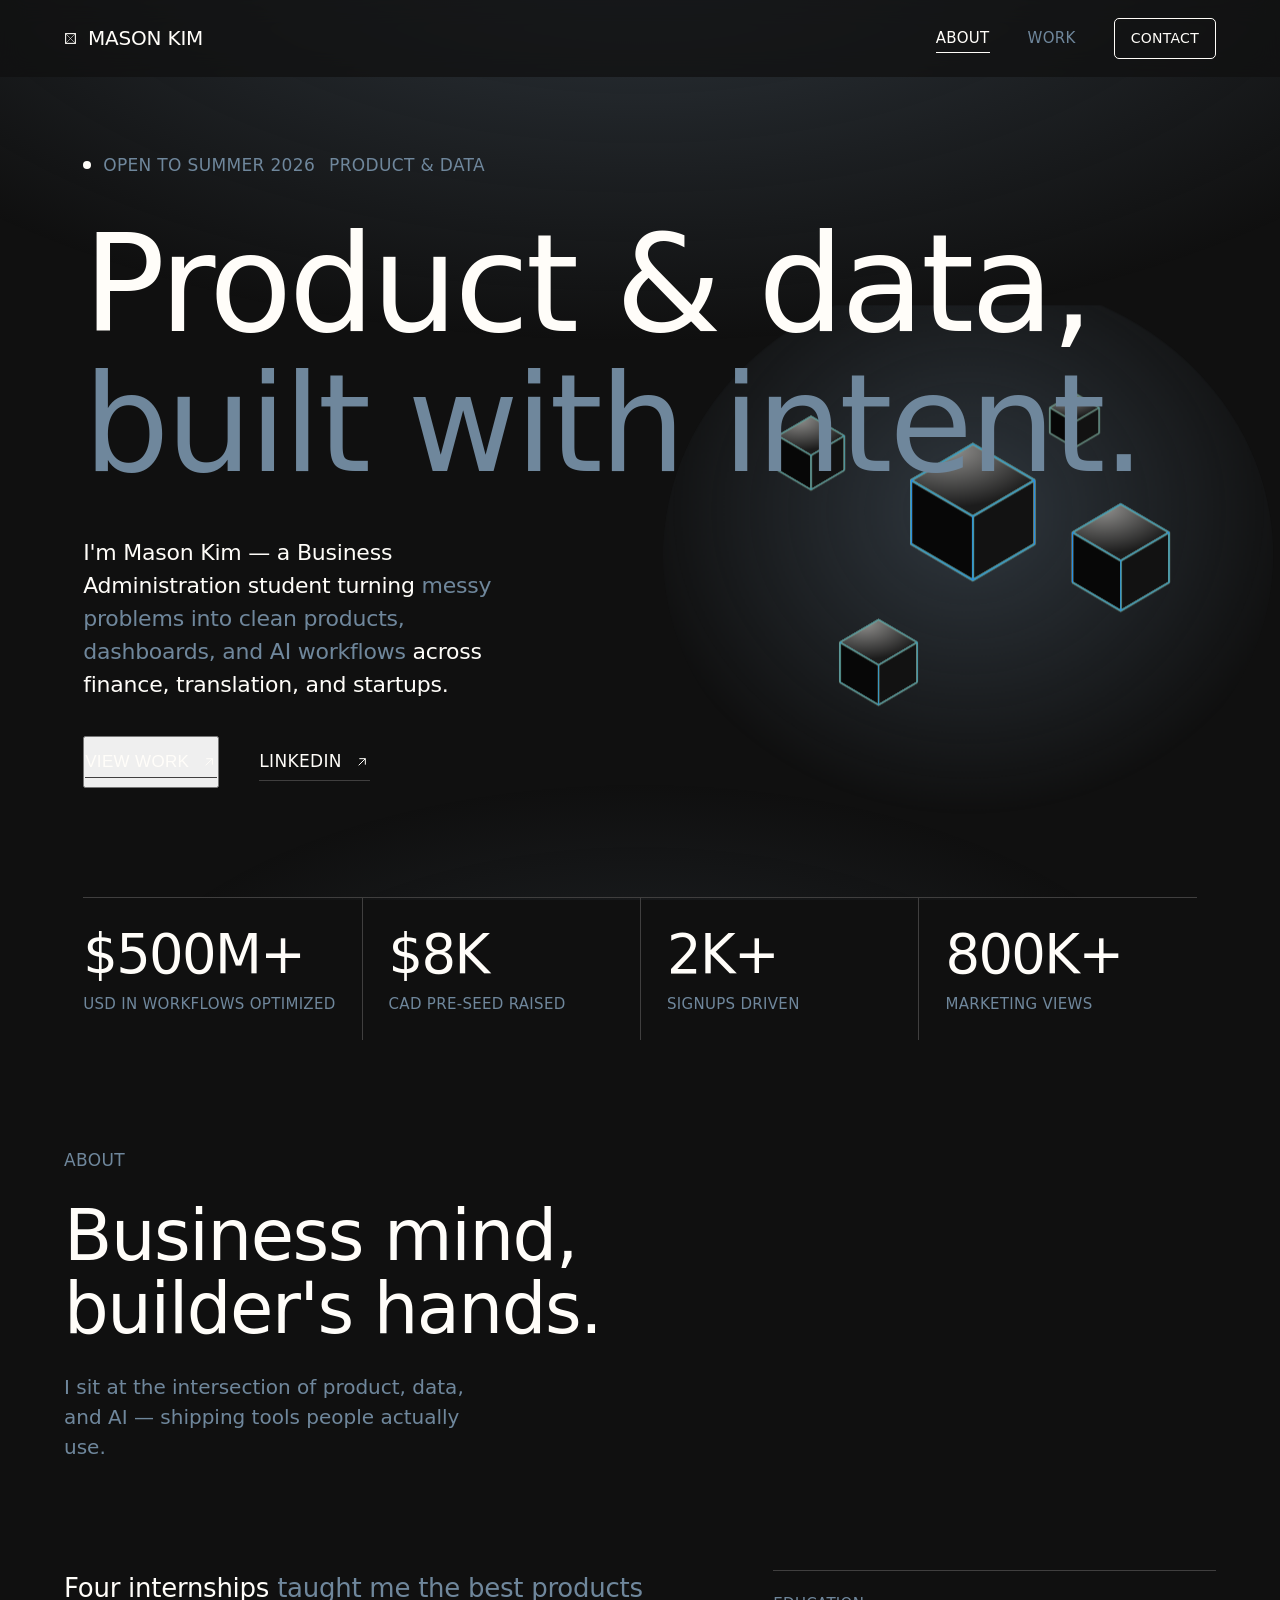
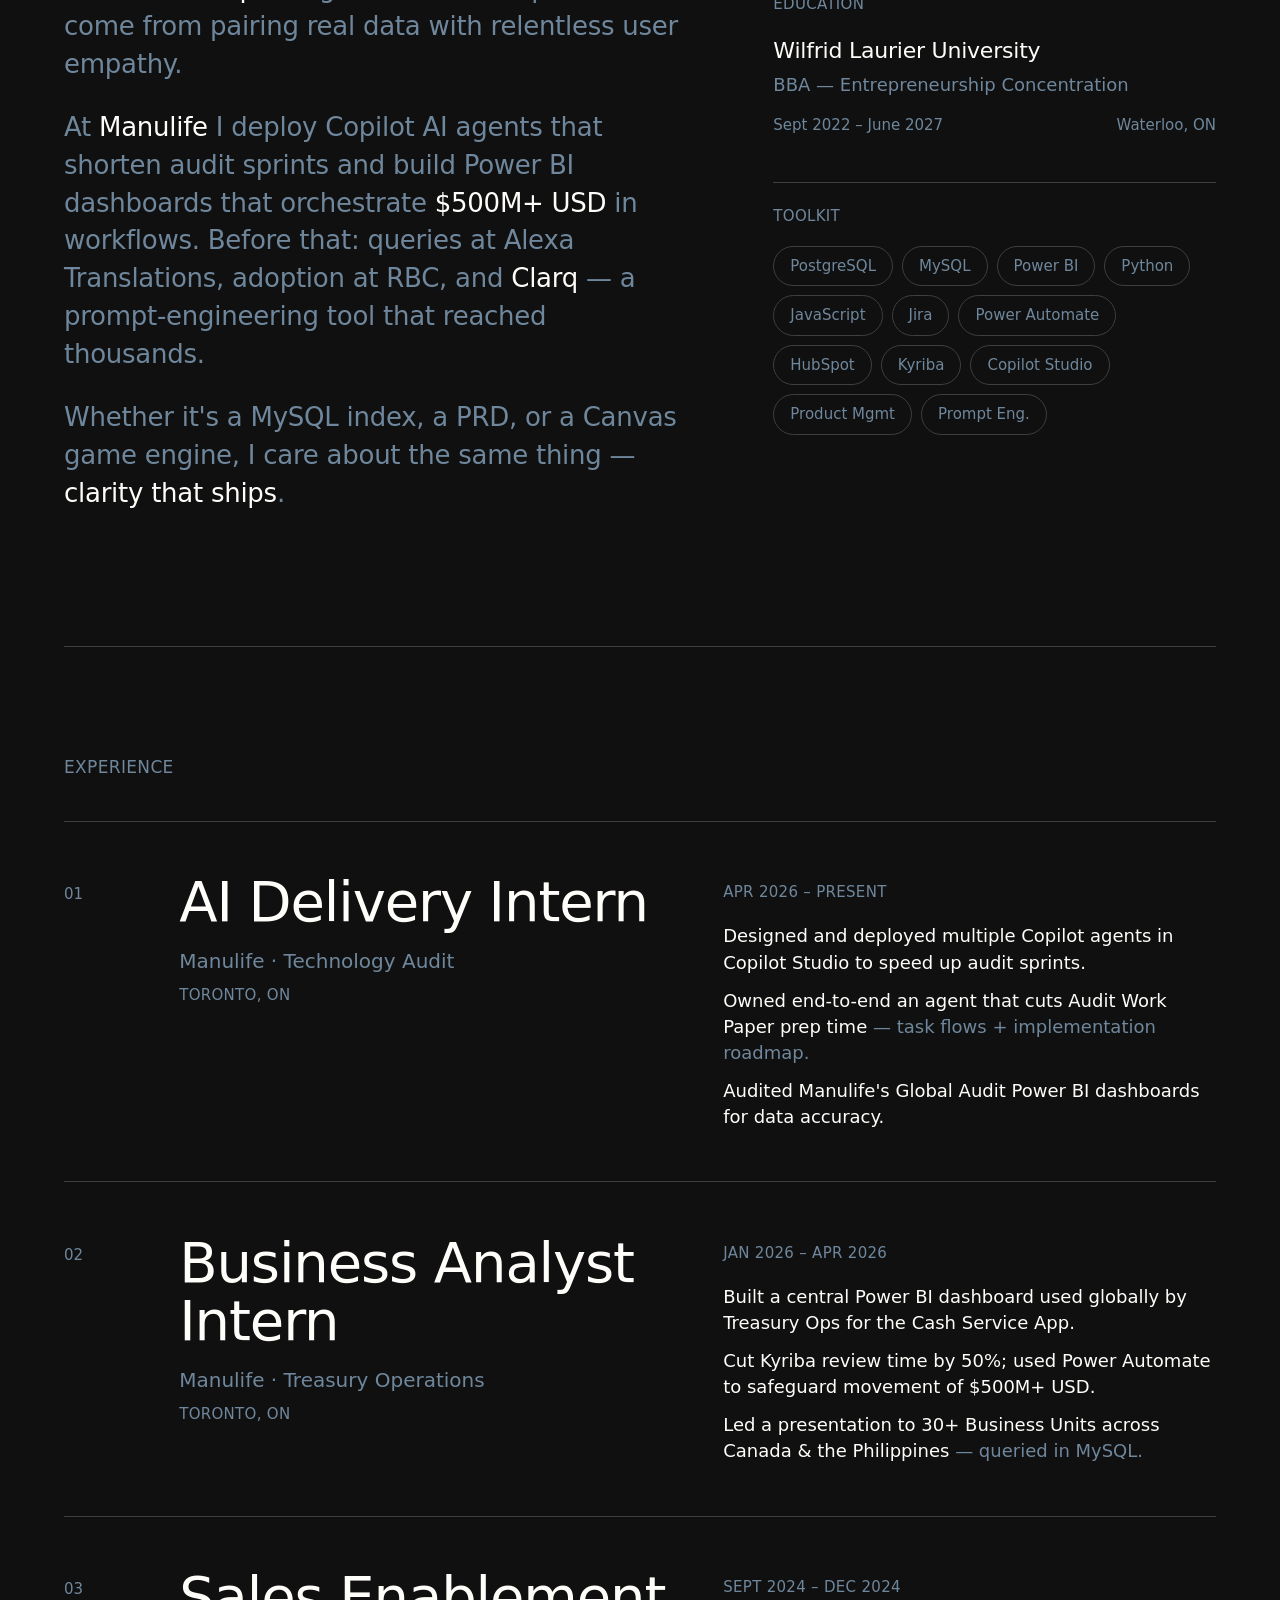
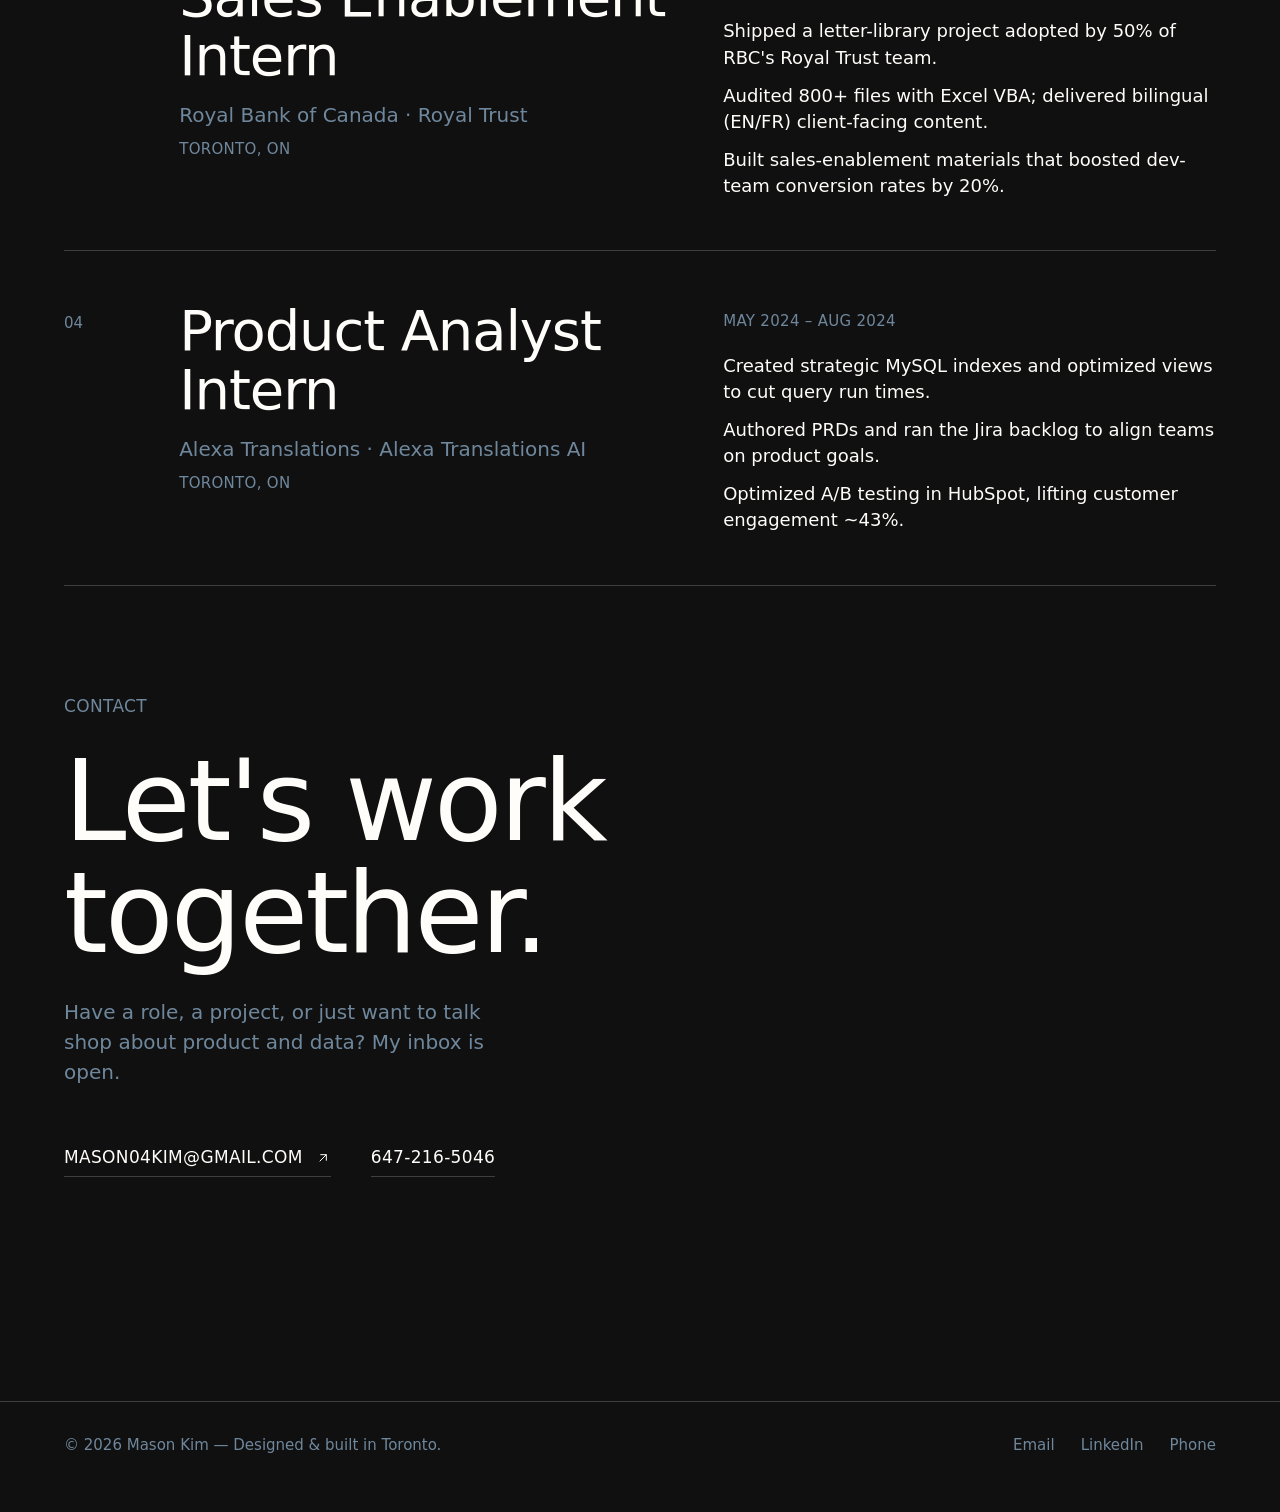
==== index.html @ a1e1bae8 "Mason Kim portfolio: cinematic prism single-page site Co-Authored-By: Claude Opus 4.8 <noreply@anthr" ====
<!DOCTYPE html>
<html lang="en">
<head>
<meta charset="UTF-8" />
<meta name="viewport" content="width=device-width, initial-scale=1" />
<title>Mason Kim — Product & Data</title>
<meta name="description" content="Mason Kim — product, data, and AI. Turning messy problems into clean products across finance, translation, and startups." />
<link rel="preconnect" href="https://api.fontshare.com" crossorigin />
<link href="https://api.fontshare.com/v2/css?f[]=general-sans@400,500,700&display=swap" rel="stylesheet" />
<style>
/* ============ TOKENS ============ */
:root{
  --bone:#fffdf9;        /* all type + chrome */
  --obsidian:#101010;    /* page canvas */
  --graphite:#495764;    /* raised content surface */
  --ash:#403f3f;         /* 1px hairline */
  --fog:#6f879c;         /* de-emphasized metadata */
  --p-red:#ff2a2a; --p-lime:#2aff2a; --p-cyan:#2a7fff;  /* prism artifact only */
  --maxw:1440px; --text-col:640px;
  --gap:clamp(72px,10vw,108px);
  --ease:cubic-bezier(.16,1,.3,1);
  --fade:cubic-bezier(.4,0,.2,1);
}
*{box-sizing:border-box;margin:0;padding:0}
html{scroll-behavior:smooth}
body{
  font-family:'General Sans','Inter',system-ui,sans-serif; font-weight:400;
  background:var(--obsidian); color:var(--bone);
  line-height:1.5; -webkit-font-smoothing:antialiased; overflow-x:hidden;
  font-feature-settings:"ss01" on;
}
body::before{ /* slate-to-black canvas depth */
  content:""; position:fixed; inset:0; z-index:-2; pointer-events:none;
  background:
    radial-gradient(120% 80% at 50% -10%, color-mix(in srgb,var(--graphite) 55%, transparent), transparent 60%),
    radial-gradient(80% 60% at 50% 120%, color-mix(in srgb,var(--graphite) 30%, transparent), transparent 55%);
}
a{color:inherit;text-decoration:none}
h1,h2,h3,h4{font-weight:400;letter-spacing:-.02em;line-height:1.02}
::selection{background:var(--bone);color:var(--obsidian)}
:focus-visible{outline:1px solid var(--bone);outline-offset:4px}
.wrap{max-width:var(--maxw);margin:0 auto;padding:0 clamp(20px,5vw,64px)}

/* uppercase label / eyebrow */
.label{font-size:17px;text-transform:uppercase;letter-spacing:.02em;color:var(--fog);font-weight:400}
.mono-num{font-variant-numeric:tabular-nums}

/* ============ PROGRESS ============ */
#progress{position:fixed;top:0;left:0;height:2px;width:0;z-index:200;background:var(--bone);opacity:.85;transition:width .1s linear}

/* ============ NAV ============ */
header{position:sticky;top:0;z-index:100;background:color-mix(in srgb,var(--obsidian) 72%,transparent);
  backdrop-filter:blur(12px);border-bottom:1px solid transparent;transition:border-color .5s}
header.scrolled{border-color:var(--ash)}
nav{display:flex;align-items:center;justify-content:space-between;height:76px;gap:20px}
.wordmark{font-size:20px;letter-spacing:-.01em;white-space:nowrap;flex-shrink:0;display:flex;align-items:center;gap:11px}
.wordmark .glyph{width:13px;height:13px;flex-shrink:0}
.nav-links{display:flex;align-items:center;gap:clamp(18px,3vw,38px)}
.navlink{position:relative;font-size:15px;text-transform:uppercase;letter-spacing:.02em;color:var(--fog);
  background:none;border:none;cursor:pointer;font-family:inherit;padding:4px 0;transition:color .4s var(--fade)}
.navlink::after{content:"";position:absolute;left:0;right:100%;bottom:-2px;height:1px;background:var(--bone);transition:right .45s var(--ease)}
.navlink:hover{color:var(--bone)}
.navlink[aria-current="true"]{color:var(--bone)}
.navlink[aria-current="true"]::after{right:0}
.btn-outline{font-size:14px;text-transform:uppercase;letter-spacing:.02em;color:var(--bone);
  border:1px solid var(--bone);border-radius:5px;padding:9px 16px;background:transparent;cursor:pointer;
  font-family:inherit;transition:background .4s var(--fade),color .4s var(--fade);white-space:nowrap}
.btn-outline:hover{background:var(--bone);color:var(--obsidian)}

/* square link buttons (0px radius per system) */
.link-cta{display:inline-flex;align-items:center;gap:12px;font-size:17px;text-transform:uppercase;letter-spacing:.02em;
  padding:14px 0;color:var(--bone);position:relative;width:max-content}
.link-cta svg{width:16px;height:16px;transition:transform .45s var(--ease)}
.link-cta .bar{position:absolute;left:0;bottom:8px;height:1px;width:100%;background:var(--ash);overflow:hidden}
.link-cta .bar::after{content:"";position:absolute;inset:0;background:var(--bone);transform:translateX(-101%);transition:transform .5s var(--ease)}
.link-cta:hover .bar::after{transform:translateX(0)}
.link-cta:hover svg{transform:translate(5px,-5px)}

/* ============ HERO ============ */
.hero{position:relative;min-height:92vh;display:flex;flex-direction:column;justify-content:center;
  padding:calc(var(--gap) * .7) 0 var(--gap);overflow:hidden}
.hero-inner{position:relative;z-index:2}
.hero .eyebrow{display:flex;align-items:center;gap:14px;margin-bottom:38px;flex-wrap:wrap}
.dotpulse{width:8px;height:8px;border-radius:50%;background:var(--bone);box-shadow:0 0 0 0 var(--bone);animation:pulse 2.6s infinite}
@keyframes pulse{0%{box-shadow:0 0 0 0 color-mix(in srgb,var(--bone) 50%,transparent)}70%{box-shadow:0 0 0 9px transparent}100%{box-shadow:0 0 0 0 transparent}}
.display{font-size:clamp(3.1rem,11.5vw,8.5rem);line-height:1.0;letter-spacing:-.025em;font-weight:400;max-width:14ch}
.display .line{display:block;overflow:hidden;padding-bottom:.03em}
.display .line>span{display:block;transform:translateY(115%);animation:rise 1s var(--ease) both}
.display .line:nth-child(2)>span{animation-delay:.12s}
.display .dim{color:var(--fog)}
@keyframes rise{to{transform:none}}
.hero-sub{max-width:440px;font-size:clamp(18px,2.2vw,22px);line-height:1.5;letter-spacing:-.01em;color:var(--bone);
  margin-top:40px;opacity:0;animation:fadeUp 1s var(--ease) .5s both}
.hero-sub .fog{color:var(--fog)}
.hero-cta-row{display:flex;flex-wrap:wrap;gap:14px 40px;align-items:center;margin-top:34px;opacity:0;animation:fadeUp 1s var(--ease) .65s both}
@keyframes fadeUp{from{opacity:0;transform:translateY(24px)}to{opacity:1;transform:none}}

/* Prism artifact */
.prism{position:absolute;z-index:1;top:50%;right:clamp(-60px,-2vw,0px);width:min(52vw,680px);
  transform:translateY(-52%);pointer-events:none;filter:saturate(1.05);opacity:0;animation:prismIn 1.6s var(--ease) .2s both}
@keyframes prismIn{from{opacity:0;transform:translateY(-52%) scale(.92)}to{opacity:1;transform:translateY(-52%) scale(1)}}
.prism svg{width:100%;height:auto;display:block}
.prism .parallax{transform:translate3d(var(--px,0),var(--py,0),0);transition:transform .5s var(--fade)}
.prism .float{animation:prismFloat 12s ease-in-out infinite}
@keyframes prismFloat{0%,100%{transform:translateY(0) rotate(0deg)}50%{transform:translateY(-14px) rotate(.6deg)}}
.ch-r,.ch-g,.ch-b{stroke-width:1.8;opacity:.92}
.ch-r{animation:splitR 7s ease-in-out infinite}
.ch-g{animation:splitG 7s ease-in-out infinite}
.ch-b{animation:splitB 7s ease-in-out infinite}
@keyframes splitR{0%,100%{transform:translate(11px,-6px)}50%{transform:translate(16px,-9px)}}
@keyframes splitG{0%,100%{transform:translate(-6px,11px)}50%{transform:translate(-9px,16px)}}
@keyframes splitB{0%,100%{transform:translate(-11px,-6px)}50%{transform:translate(-16px,-9px)}}
@media(max-width:920px){
  .prism{position:relative;top:auto;right:auto;transform:none;width:min(78vw,440px);margin:8px auto 0;opacity:.9;animation:prismIn 1.6s var(--ease) .2s both}
  .prism .parallax{transform:none}
  .hero{min-height:auto;text-align:left}
}

/* ============ STATS (typographic, no fills) ============ */
.stats{display:grid;grid-template-columns:repeat(4,1fr);margin-top:var(--gap);border-top:1px solid var(--ash)}
.stat{padding:30px 26px 26px 0;border-left:1px solid var(--ash);padding-left:26px}
.stat:first-child{border-left:none;padding-left:0}
.stat .num{font-size:clamp(2.1rem,4.4vw,3.4rem);line-height:1;letter-spacing:-.03em;font-weight:400}
.stat .lbl{font-size:15px;color:var(--fog);margin-top:12px;text-transform:uppercase;letter-spacing:.02em;line-height:1.35}
@media(max-width:720px){ .stats{grid-template-columns:repeat(2,1fr)}
  .stat{padding:26px 16px 22px}.stat:nth-child(odd){border-left:none;padding-left:0}
  .stat:nth-child(-n+2){border-top:none}.stat:nth-child(n+3){border-top:1px solid var(--ash)} }

/* ============ PANELS ============ */
main{padding:var(--gap) 0 0}
.panel{display:none}
.panel.active{display:block;animation:panelIn .6s var(--fade)}
@keyframes panelIn{from{opacity:0;transform:translateY(16px)}to{opacity:1;transform:none}}
.sec-head{margin-bottom:var(--gap)}
.sec-head .kick{margin-bottom:26px}
.sec-head h2{font-size:clamp(2.4rem,6vw,4.4rem);line-height:1.04;letter-spacing:-.02em;max-width:16ch}
.sec-head .lead{max-width:440px;font-size:20px;line-height:1.5;color:var(--fog);margin-top:26px}

/* About */
.about-cols{display:grid;grid-template-columns:minmax(0,1.4fr) minmax(0,1fr);gap:clamp(40px,7vw,110px);align-items:start}
@media(max-width:900px){ .about-cols{grid-template-columns:1fr;gap:56px} }
.bio p{font-size:clamp(20px,2.4vw,26px);line-height:1.45;letter-spacing:-.01em;color:var(--fog);margin-bottom:26px;max-width:22ch;max-width:640px}
.bio p .on{color:var(--bone)}
.aside-block{border-top:1px solid var(--ash);padding-top:22px}
.aside-block + .aside-block{margin-top:46px}
.aside-block .k{font-size:15px;text-transform:uppercase;letter-spacing:.02em;color:var(--fog);margin-bottom:18px}
.edu-school{font-size:22px;letter-spacing:-.01em}
.edu-deg{color:var(--fog);font-size:18px;margin-top:4px}
.edu-meta{display:flex;justify-content:space-between;gap:16px;color:var(--fog);font-size:15px;margin-top:16px}
.tags{display:flex;flex-wrap:wrap;gap:9px;margin-top:2px}
.tag{font-size:15px;color:var(--fog);border:1px solid var(--ash);border-radius:9999px;padding:8px 16px;
  transition:color .4s var(--fade),border-color .4s var(--fade)}
.tag:hover{color:var(--bone);border-color:var(--bone)}

/* Case-study list (experience + work) */
.cs-list{border-top:1px solid var(--ash)}
.cs{display:grid;grid-template-columns:64px minmax(0,1fr) minmax(0,1fr);gap:clamp(20px,4vw,60px);
  padding:clamp(34px,4vw,52px) 0;border-bottom:1px solid var(--ash);position:relative}
.cs .idx{font-size:15px;color:var(--fog);padding-top:10px}
.cs-main{}
.cs-title{font-size:clamp(28px,4.4vw,56px);line-height:1.05;letter-spacing:-.02em;font-weight:400;
  width:max-content;max-width:100%;transition:transform .45s var(--ease),text-shadow .35s var(--fade),color .35s var(--fade)}
.cs:hover .cs-title{transform:translateX(clamp(6px,1vw,14px));text-shadow:2px 0 var(--p-red),-2px 0 var(--p-cyan)}
.cs-org{color:var(--fog);font-size:20px;margin-top:14px;padding-bottom:2px}
.cs-place{color:var(--fog);font-size:15px;text-transform:uppercase;letter-spacing:.02em;margin-top:6px}
.cs-side{padding-top:8px}
.cs-date{font-size:15px;color:var(--fog);text-transform:uppercase;letter-spacing:.02em;margin-bottom:20px}
.cs-body{list-style:none;display:grid;gap:12px}
.cs-body li{font-size:18px;line-height:1.45;color:var(--bone)}
.cs-body li .fog{color:var(--fog)}
.cs-metrics{display:flex;flex-wrap:wrap;gap:34px;margin:6px 0 20px}
.cs-metrics .m b{display:block;font-size:clamp(1.6rem,3vw,2.2rem);line-height:1;letter-spacing:-.02em;font-weight:400}
.cs-metrics .m span{display:block;font-size:14px;color:var(--fog);text-transform:uppercase;letter-spacing:.02em;margin-top:8px}
.cs-tags{display:flex;flex-wrap:wrap;gap:8px;margin-top:6px}
@media(max-width:820px){
  .cs{grid-template-columns:1fr;gap:22px}
  .cs .idx{padding-top:0}
  .cs-side{padding-top:0}
  .cs:hover .cs-title{transform:none} /* avoid overflow on small screens */
}

.section-sep{height:1px;background:var(--ash);margin:var(--gap) 0}

/* Contact */
.contact{padding:var(--gap) 0}
.contact h2{font-size:clamp(2.8rem,9vw,7rem);line-height:1.0;letter-spacing:-.025em;font-weight:400}
.contact .lead{max-width:440px;font-size:20px;line-height:1.5;color:var(--fog);margin-top:28px}
.contact-row{display:flex;flex-wrap:wrap;gap:16px 40px;align-items:center;margin-top:44px}

/* Footer */
footer{border-top:1px solid var(--ash);margin-top:var(--gap);padding:32px 0 56px}
.foot-grid{display:flex;justify-content:space-between;gap:24px;flex-wrap:wrap;color:var(--fog);font-size:15px}
.foot-grid a:hover{color:var(--bone)}
.foot-links{display:flex;gap:26px;flex-wrap:wrap}

/* Reveal */
.reveal{opacity:0;transform:translateY(26px);transition:opacity .8s var(--ease),transform .8s var(--ease)}
.reveal.in{opacity:1;transform:none}

@media(prefers-reduced-motion:reduce){
  *{animation:none!important;transition:none!important;scroll-behavior:auto!important}
  .reveal{opacity:1;transform:none}
  .display .line>span{transform:none}
  .hero-sub,.hero-cta-row,.prism{opacity:1}
}
@media(max-width:560px){
  nav{height:64px}
  .wordmark{font-size:17px}
  .nav-links{gap:16px}
  .btn-outline{display:none} /* contact reachable via section */
}
</style>
</head>
<body>
<div id="progress"></div>

<header id="hdr">
  <div class="wrap">
    <nav>
      <a href="#top" class="wordmark" aria-label="Mason Kim home">
        <svg class="glyph" viewBox="0 0 24 24" aria-hidden="true"><rect x="3" y="3" width="18" height="18" fill="none" stroke="currentColor" stroke-width="2"/><path d="M3 3 21 21M21 3 3 21" stroke="currentColor" stroke-width="1"/></svg>
        MASON&nbsp;KIM
      </a>
      <div class="nav-links">
        <button class="navlink" data-tab="about" aria-current="true">About</button>
        <button class="navlink" data-tab="projects" aria-current="false">Work</button>
        <a class="btn-outline" href="mailto:mason04kim@gmail.com">Contact</a>
      </div>
    </nav>
  </div>
</header>

<a id="top"></a>
<section class="hero">
  <div class="wrap">
    <!-- Prism artifact: RGB-split glass-cube cluster -->
    <div class="prism" aria-hidden="true">
      <svg viewBox="0 0 720 640" xmlns="http://www.w3.org/2000/svg">
        <defs>
          <radialGradient id="glow" cx="50%" cy="42%" r="55%">
            <stop offset="0" stop-color="#495764" stop-opacity=".55"/>
            <stop offset="1" stop-color="#495764" stop-opacity="0"/>
          </radialGradient>
          <radialGradient id="spec" cx="32%" cy="8%" r="80%">
            <stop offset="0" stop-color="#fffdf9" stop-opacity=".85"/>
            <stop offset="1" stop-color="#fffdf9" stop-opacity="0"/>
          </radialGradient>
          <!-- one cube: dark glass faces + specular -->
          <g id="cubeFaces">
            <polygon points="0,0 58,34 0,68 -58,34" fill="#1c1c1c"/>
            <polygon points="-58,34 0,68 0,128 -58,94" fill="#070707"/>
            <polygon points="58,34 0,68 0,128 58,94" fill="#121212"/>
            <polygon points="0,0 58,34 0,68 -58,34" fill="url(#spec)" opacity=".6"/>
          </g>
          <path id="cubeEdge" fill="none" d="M0,0 L58,34 L58,94 L0,128 L-58,94 L-58,34 Z M58,34 L0,68 M-58,34 L0,68 M0,68 L0,128"/>
          <!-- full cube (faces + bone edges) -->
          <g id="cube"><use href="#cubeFaces"/><use href="#cubeEdge" stroke="#fffdf9" stroke-width="1.4"/></g>
          <!-- cluster: base -->
          <g id="cluster">
            <use href="#cube" transform="translate(360,150) scale(1.15)"/>
            <use href="#cube" transform="translate(185,120) scale(.62)"/>
            <use href="#cube" transform="translate(520,215) scale(.9)"/>
            <use href="#cube" transform="translate(258,340) scale(.72)"/>
            <use href="#cube" transform="translate(470,95) scale(.46)"/>
          </g>
          <!-- cluster: edges only (for chromatic channels) -->
          <g id="clusterEdges" fill="none" stroke-width="1.4">
            <use href="#cubeEdge" transform="translate(360,150) scale(1.15)"/>
            <use href="#cubeEdge" transform="translate(185,120) scale(.62)"/>
            <use href="#cubeEdge" transform="translate(520,215) scale(.9)"/>
            <use href="#cubeEdge" transform="translate(258,340) scale(.72)"/>
            <use href="#cubeEdge" transform="translate(470,95) scale(.46)"/>
          </g>
        </defs>
        <g class="parallax">
          <ellipse cx="355" cy="270" rx="330" ry="300" fill="url(#glow)"/>
          <g class="float">
            <use href="#cluster"/>
            <!-- RGB channel-split caustics -->
            <use href="#clusterEdges" class="ch-r" stroke="#ff2a2a"/>
            <use href="#clusterEdges" class="ch-g" stroke="#2aff2a"/>
            <use href="#clusterEdges" class="ch-b" stroke="#2a7fff"/>
          </g>
        </g>
      </svg>
    </div>

    <div class="hero-inner">
      <div class="eyebrow">
        <span class="label" style="display:flex;align-items:center;gap:12px"><span class="dotpulse"></span>Open to Summer 2026</span>
        <span class="label">Product &amp; Data</span>
      </div>
      <h1 class="display">
        <span class="line"><span>Product &amp; data,</span></span>
        <span class="line"><span class="dim">built with intent.</span></span>
      </h1>
      <p class="hero-sub">I'm Mason Kim — a Business Administration student turning <span class="fog">messy problems into clean products, dashboards, and AI workflows</span> across finance, translation, and startups.</p>
      <div class="hero-cta-row">
        <button class="link-cta" data-goto="projects">View work
          <svg viewBox="0 0 24 24" fill="none" stroke="currentColor" stroke-width="1.5"><path d="M7 17 17 7M8 7h9v9"/></svg>
          <span class="bar"></span>
        </button>
        <a class="link-cta" href="https://linkedin.com/in/mason04kim" target="_blank" rel="noopener">LinkedIn
          <svg viewBox="0 0 24 24" fill="none" stroke="currentColor" stroke-width="1.5"><path d="M7 17 17 7M8 7h9v9"/></svg>
          <span class="bar"></span>
        </a>
      </div>
    </div>

    <div class="stats">
      <div class="stat"><div class="num mono-num" data-count="500" data-prefix="$" data-suffix="M+">$0</div><div class="lbl">USD in workflows optimized</div></div>
      <div class="stat"><div class="num mono-num" data-count="8" data-prefix="$" data-suffix="K">$0</div><div class="lbl">CAD pre-seed raised</div></div>
      <div class="stat"><div class="num mono-num" data-count="2" data-suffix="K+">0</div><div class="lbl">signups driven</div></div>
      <div class="stat"><div class="num mono-num" data-count="800" data-suffix="K+">0</div><div class="lbl">marketing views</div></div>
    </div>
  </div>
</section>

<main class="wrap">

  <!-- ================= ABOUT ================= -->
  <section class="panel active" id="about" role="tabpanel">
    <div class="sec-head reveal">
      <div class="label kick">About</div>
      <h2>Business mind, builder's hands.</h2>
      <p class="lead">I sit at the intersection of product, data, and AI — shipping tools people actually use.</p>
    </div>

    <div class="about-cols">
      <div class="bio">
        <p class="reveal"><span class="on">Four internships</span> taught me the best products come from pairing real data with relentless user empathy.</p>
        <p class="reveal">At <span class="on">Manulife</span> I deploy Copilot AI agents that shorten audit sprints and build Power BI dashboards that orchestrate <span class="on">$500M+ USD</span> in workflows. Before that: queries at Alexa Translations, adoption at RBC, and <span class="on">Clarq</span> — a prompt-engineering tool that reached thousands.</p>
        <p class="reveal">Whether it's a MySQL index, a PRD, or a Canvas game engine, I care about the same thing — <span class="on">clarity that ships</span>.</p>
      </div>

      <aside>
        <div class="aside-block reveal">
          <div class="k">Education</div>
          <div class="edu-school">Wilfrid Laurier University</div>
          <div class="edu-deg">BBA — Entrepreneurship Concentration</div>
          <div class="edu-meta"><span>Sept 2022 – June 2027</span><span>Waterloo, ON</span></div>
        </div>
        <div class="aside-block reveal">
          <div class="k">Toolkit</div>
          <div class="tags">
            <span class="tag">PostgreSQL</span><span class="tag">MySQL</span><span class="tag">Power BI</span>
            <span class="tag">Python</span><span class="tag">JavaScript</span><span class="tag">Jira</span>
            <span class="tag">Power Automate</span><span class="tag">HubSpot</span><span class="tag">Kyriba</span>
            <span class="tag">Copilot Studio</span><span class="tag">Product Mgmt</span><span class="tag">Prompt Eng.</span>
          </div>
        </div>
      </aside>
    </div>

    <div class="section-sep reveal"></div>

    <div class="reveal"><div class="label kick" style="margin-bottom:40px">Experience</div></div>
    <div class="cs-list">
      <article class="cs reveal">
        <div class="idx mono-num">01</div>
        <div class="cs-main">
          <h3 class="cs-title">AI Delivery Intern</h3>
          <div class="cs-org">Manulife · Technology Audit</div>
          <div class="cs-place">Toronto, ON</div>
        </div>
        <div class="cs-side">
          <div class="cs-date">Apr 2026 – Present</div>
          <ul class="cs-body">
            <li>Designed and deployed multiple Copilot agents in Copilot Studio to speed up audit sprints.</li>
            <li>Owned end-to-end an agent that cuts Audit Work Paper prep time <span class="fog">— task flows + implementation roadmap.</span></li>
            <li>Audited Manulife's Global Audit Power BI dashboards for data accuracy.</li>
          </ul>
        </div>
      </article>
      <article class="cs reveal">
        <div class="idx mono-num">02</div>
        <div class="cs-main">
          <h3 class="cs-title">Business Analyst Intern</h3>
          <div class="cs-org">Manulife · Treasury Operations</div>
          <div class="cs-place">Toronto, ON</div>
        </div>
        <div class="cs-side">
          <div class="cs-date">Jan 2026 – Apr 2026</div>
          <ul class="cs-body">
            <li>Built a central Power BI dashboard used globally by Treasury Ops for the Cash Service App.</li>
            <li>Cut Kyriba review time by 50%; used Power Automate to safeguard movement of $500M+ USD.</li>
            <li>Led a presentation to 30+ Business Units across Canada &amp; the Philippines <span class="fog">— queried in MySQL.</span></li>
          </ul>
        </div>
      </article>
      <article class="cs reveal">
        <div class="idx mono-num">03</div>
        <div class="cs-main">
          <h3 class="cs-title">Sales Enablement Intern</h3>
          <div class="cs-org">Royal Bank of Canada · Royal Trust</div>
          <div class="cs-place">Toronto, ON</div>
        </div>
        <div class="cs-side">
          <div class="cs-date">Sept 2024 – Dec 2024</div>
          <ul class="cs-body">
            <li>Shipped a letter-library project adopted by 50% of RBC's Royal Trust team.</li>
            <li>Audited 800+ files with Excel VBA; delivered bilingual (EN/FR) client-facing content.</li>
            <li>Built sales-enablement materials that boosted dev-team conversion rates by 20%.</li>
          </ul>
        </div>
      </article>
      <article class="cs reveal">
        <div class="idx mono-num">04</div>
        <div class="cs-main">
          <h3 class="cs-title">Product Analyst Intern</h3>
          <div class="cs-org">Alexa Translations · Alexa Translations AI</div>
          <div class="cs-place">Toronto, ON</div>
        </div>
        <div class="cs-side">
          <div class="cs-date">May 2024 – Aug 2024</div>
          <ul class="cs-body">
            <li>Created strategic MySQL indexes and optimized views to cut query run times.</li>
            <li>Authored PRDs and ran the Jira backlog to align teams on product goals.</li>
            <li>Optimized A/B testing in HubSpot, lifting customer engagement ~43%.</li>
          </ul>
        </div>
      </article>
    </div>
  </section>

  <!-- ================= WORK / PROJECTS ================= -->
  <section class="panel" id="projects" role="tabpanel">
    <div class="sec-head reveal">
      <div class="label kick">Selected Work</div>
      <h2>Things I've built &amp; led.</h2>
      <p class="lead">From a funded AI startup to a game engine written from scratch.</p>
    </div>

    <div class="cs-list">
      <article class="cs reveal">
        <div class="idx mono-num">01</div>
        <div class="cs-main">
          <h3 class="cs-title">Clarq</h3>
          <div class="cs-org">Founding Product Manager</div>
          <div class="cs-place">Waterloo, ON · Jun – Sept 2025</div>
        </div>
        <div class="cs-side">
          <p class="cs-body" style="margin-bottom:20px">A prompt-engineering tool that refines prompts into best-practice versions, powered by a custom MCP server. Owned product requirements, PRDs, and user-feedback loops.</p>
          <div class="cs-metrics">
            <div class="m"><b class="mono-num" data-count="8" data-prefix="$" data-suffix="K">$0</b><span>CAD pre-seed</span></div>
            <div class="m"><b class="mono-num" data-count="2" data-suffix="K+">0</b><span>signups</span></div>
            <div class="m"><b class="mono-num" data-count="800" data-suffix="K+">0</b><span>views</span></div>
          </div>
          <div class="cs-tags"><span class="tag">Product</span><span class="tag">MCP Server</span><span class="tag">Fundraising</span><span class="tag">Go-to-Market</span></div>
        </div>
      </article>

      <article class="cs reveal">
        <div class="idx mono-num">02</div>
        <div class="cs-main">
          <h3 class="cs-title">SQL Asteroids</h3>
          <div class="cs-org">Game Developer</div>
          <div class="cs-place">Toronto, ON · Jun 2026 – Present</div>
        </div>
        <div class="cs-side">
          <p class="cs-body" style="margin-bottom:20px">An interactive browser game that teaches SQL, built in vanilla JavaScript on the Canvas 2D API — real-time physics, collision detection, and a multi-theme rendering engine.</p>
          <div class="cs-metrics">
            <div class="m"><b class="mono-num" data-count="5">0</b><span>visual themes</span></div>
            <div class="m"><b>1-file</b><span>HTML/CSS/JS</span></div>
            <div class="m"><b>60fps</b><span>real-time physics</span></div>
          </div>
          <div class="cs-tags"><span class="tag">JavaScript</span><span class="tag">Canvas 2D</span><span class="tag">Game Engine</span><span class="tag">Responsive</span></div>
        </div>
      </article>

      <article class="cs reveal">
        <div class="idx mono-num">03</div>
        <div class="cs-main">
          <h3 class="cs-title">Brixl Inc.</h3>
          <div class="cs-org">Data Analyst · Brixl App</div>
          <div class="cs-place">Toronto, ON · May – July 2024</div>
        </div>
        <div class="cs-side">
          <p class="cs-body" style="margin-bottom:20px">Built a prototype database to establish Brixl's initial data foundation, with indexes and views for fast access. Analyzed beta-user behaviour in MySQL to surface trends that informed product decisions.</p>
          <div class="cs-tags"><span class="tag">MySQL</span><span class="tag">Database Design</span><span class="tag">Product Insights</span></div>
        </div>
      </article>
    </div>
  </section>

  <!-- ================= CONTACT ================= -->
  <section class="contact reveal">
    <div class="label kick" style="margin-bottom:26px">Contact</div>
    <h2>Let's work<br>together.</h2>
    <p class="lead">Have a role, a project, or just want to talk shop about product and data? My inbox is open.</p>
    <div class="contact-row">
      <a class="link-cta" href="mailto:mason04kim@gmail.com">mason04kim@gmail.com
        <svg viewBox="0 0 24 24" fill="none" stroke="currentColor" stroke-width="1.5"><path d="M7 17 17 7M8 7h9v9"/></svg>
        <span class="bar"></span>
      </a>
      <a class="link-cta" href="tel:6472165046">647-216-5046
        <span class="bar"></span>
      </a>
    </div>
  </section>
</main>

<footer>
  <div class="wrap foot-grid">
    <span>© <span id="yr"></span> Mason Kim — Designed &amp; built in Toronto.</span>
    <div class="foot-links">
      <a href="mailto:mason04kim@gmail.com">Email</a>
      <a href="https://linkedin.com/in/mason04kim" target="_blank" rel="noopener">LinkedIn</a>
      <a href="tel:6472165046">Phone</a>
    </div>
  </div>
</footer>

<script>
(function(){
  var reduce = window.matchMedia('(prefers-reduced-motion:reduce)').matches;
  if('scrollRestoration' in history){ history.scrollRestoration='manual'; }
  document.getElementById('yr').textContent = new Date().getFullYear();

  /* ---- Tabs (nav links switch panels) ---- */
  var links = Array.prototype.slice.call(document.querySelectorAll('.navlink'));
  var panels = { about:document.getElementById('about'), projects:document.getElementById('projects') };
  function activate(name, scroll){
    links.forEach(function(l){ l.setAttribute('aria-current', l.dataset.tab===name ? 'true':'false'); });
    Object.keys(panels).forEach(function(k){ panels[k].classList.toggle('active', k===name); });
    revealScan();
    if(scroll){ window.scrollTo({top: document.querySelector('main').offsetTop - 90, behavior: reduce?'auto':'smooth'}); }
  }
  links.forEach(function(l){ l.addEventListener('click', function(){ activate(l.dataset.tab, false); }); });
  document.querySelectorAll('[data-goto]').forEach(function(b){ b.addEventListener('click', function(){ activate(b.dataset.goto, true); }); });

  /* ---- Progress + header hairline ---- */
  var prog = document.getElementById('progress'), hdr = document.getElementById('hdr');
  window.addEventListener('scroll', function(){
    var h = document.documentElement.scrollHeight - window.innerHeight;
    prog.style.width = (h>0 ? window.scrollY/h*100 : 0)+'%';
    hdr.classList.toggle('scrolled', window.scrollY>8);
  }, {passive:true});

  /* ---- Reveal on scroll ---- */
  var io = new IntersectionObserver(function(es){
    es.forEach(function(e){ if(e.isIntersecting){ e.target.classList.add('in'); io.unobserve(e.target); } });
  }, {threshold:.12, rootMargin:'0px 0px -8% 0px'});
  function revealScan(){
    document.querySelectorAll('.panel.active .reveal:not(.in), .contact.reveal:not(.in)').forEach(function(el,i){
      el.style.transitionDelay = Math.min(i*45,300)+'ms'; io.observe(el);
    });
  }

  /* ---- Count-up ---- */
  function animateNum(el){
    if(el.dataset.done) return; el.dataset.done='1';
    var target=parseFloat(el.dataset.count), pre=el.dataset.prefix||'', suf=el.dataset.suffix||'';
    if(reduce){ el.textContent=pre+target+suf; return; }
    var start=performance.now(), dur=1500;
    (function step(now){
      var p=Math.min((now-start)/dur,1), e=1-Math.pow(1-p,3);
      el.textContent=pre+Math.round(target*e)+suf;
      if(p<1) requestAnimationFrame(step);
    })(start);
  }
  var numIO=new IntersectionObserver(function(es,ob){
    es.forEach(function(e){ if(e.isIntersecting){ animateNum(e.target); ob.unobserve(e.target); } });
  },{threshold:.6});
  document.querySelectorAll('[data-count]').forEach(function(n){ numIO.observe(n); });

  /* ---- Prism pointer parallax ---- */
  if(!reduce){
    var px=document.querySelector('.prism .parallax'), hero=document.querySelector('.hero');
    if(px && hero){
      hero.addEventListener('pointermove', function(ev){
        var r=hero.getBoundingClientRect();
        var dx=(ev.clientX-r.left)/r.width-.5, dy=(ev.clientY-r.top)/r.height-.5;
        px.style.setProperty('--px',(dx*26).toFixed(1)+'px');
        px.style.setProperty('--py',(dy*26).toFixed(1)+'px');
      });
      hero.addEventListener('pointerleave', function(){ px.style.setProperty('--px','0px'); px.style.setProperty('--py','0px'); });
    }
  }

  revealScan();
})();
</script>
</body>
</html>
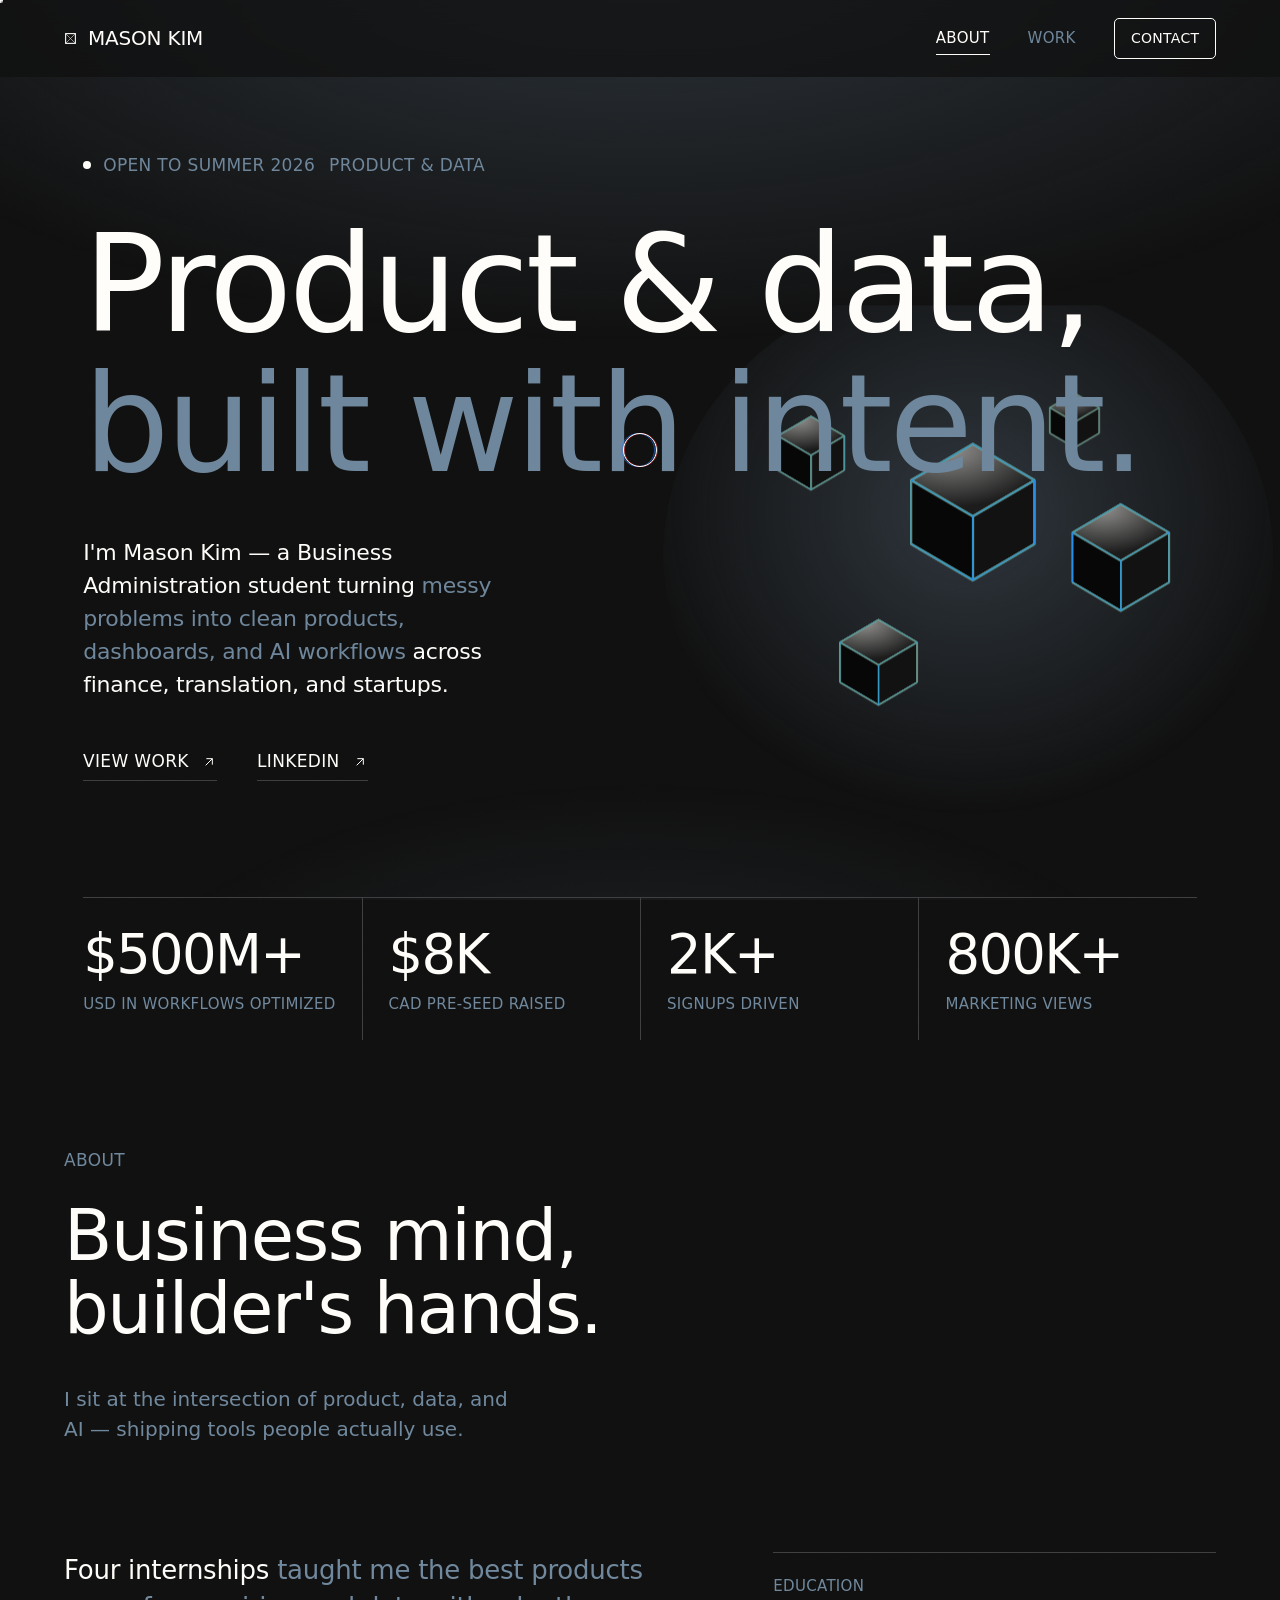
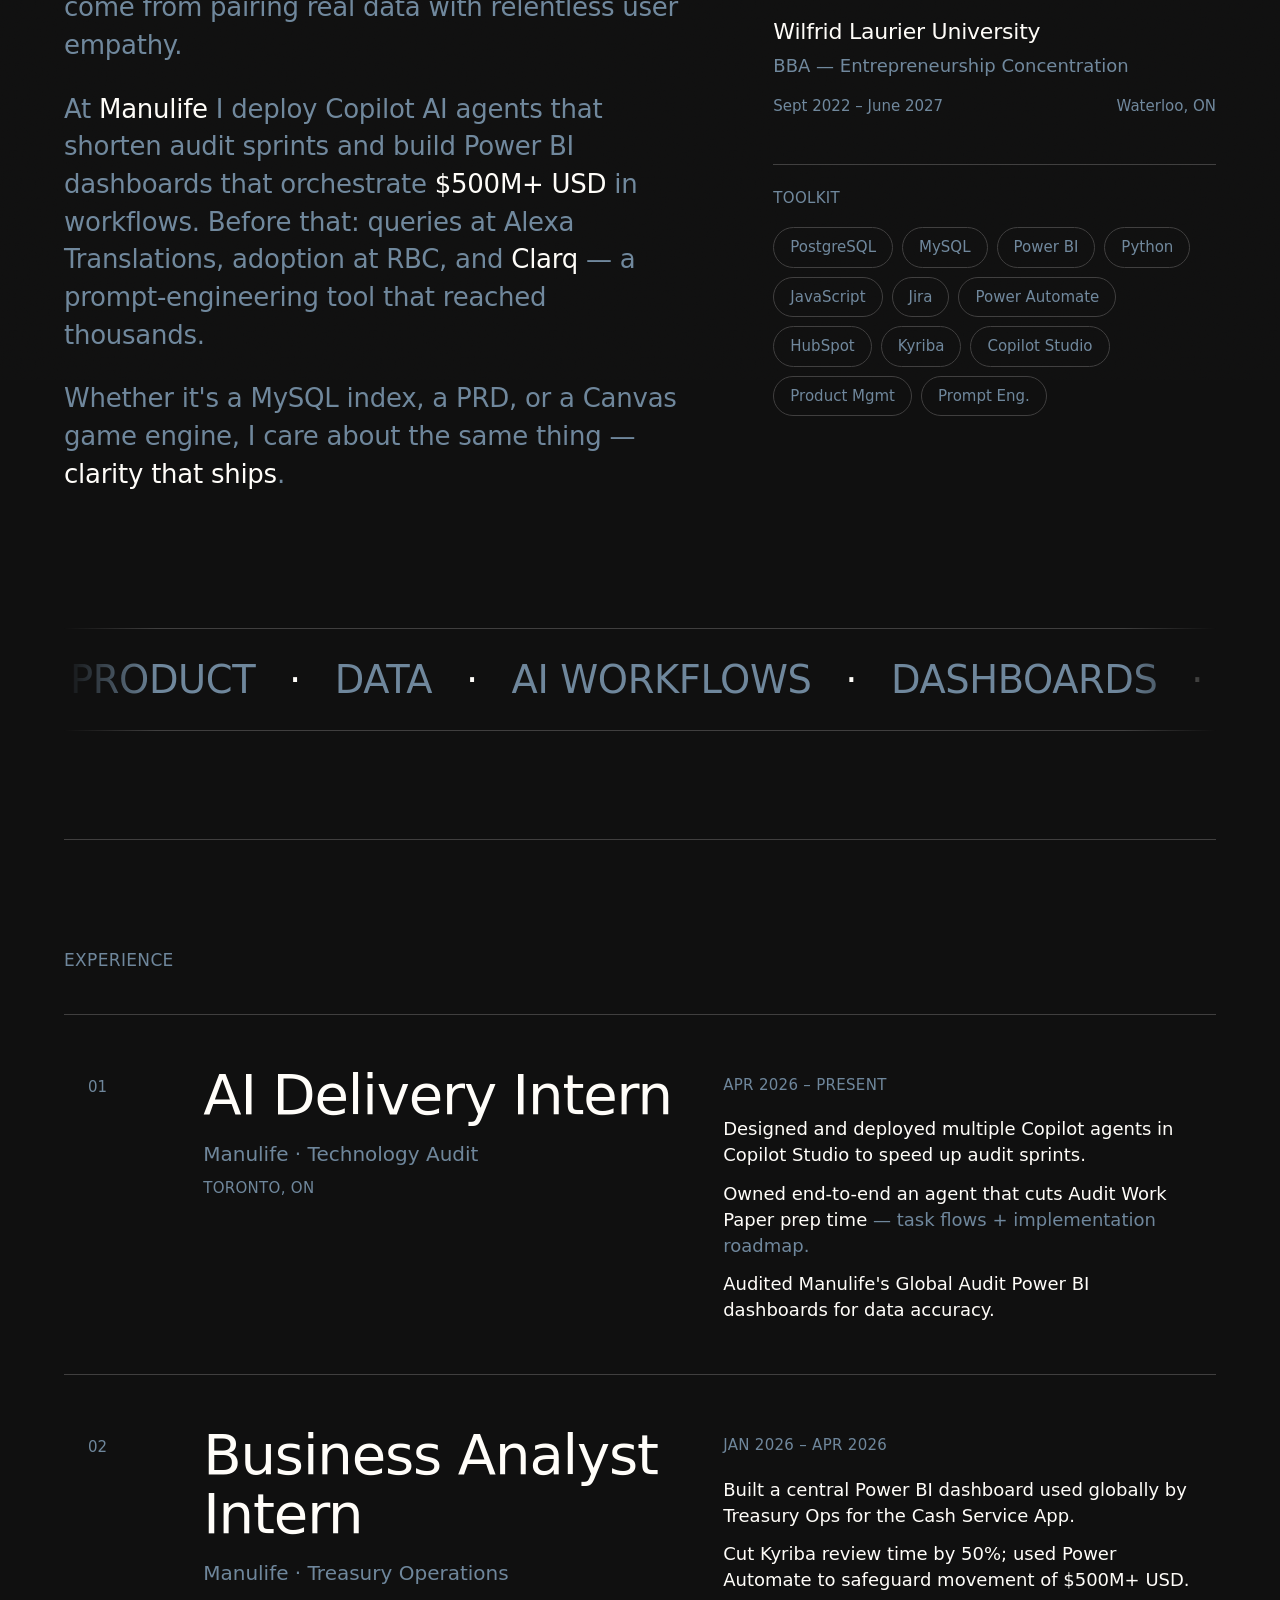
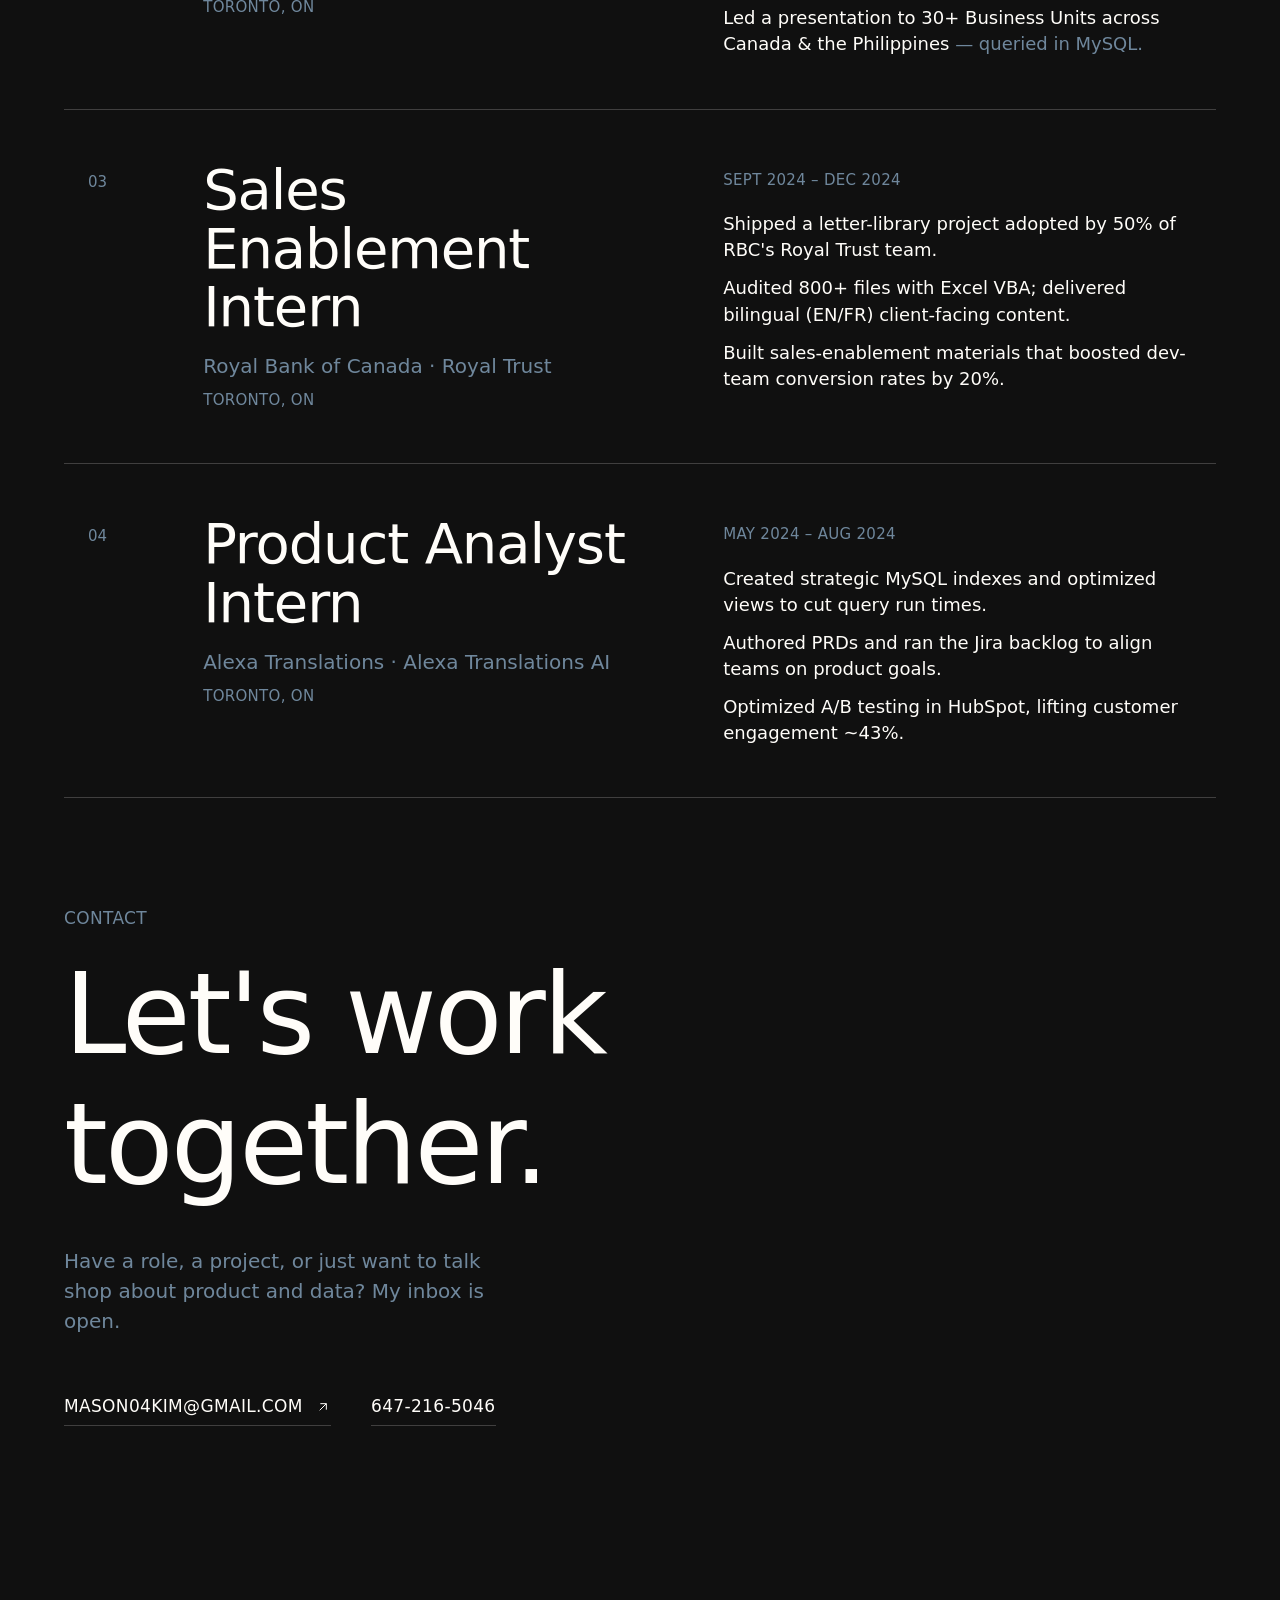
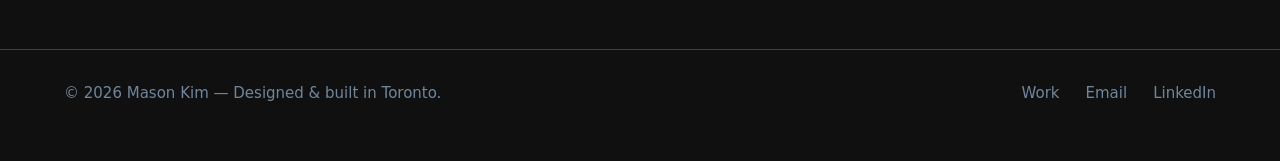
==== commit 3038bbfc: "Split Work into its own page, add SQL Asteroids showcase, fix count-up + contact heading - Refactor " ====
--- a/index.html
+++ b/index.html
@@ -7,233 +7,32 @@
 <meta name="description" content="Mason Kim — product, data, and AI. Turning messy problems into clean products across finance, translation, and startups." />
 <link rel="preconnect" href="https://api.fontshare.com" crossorigin />
 <link href="https://api.fontshare.com/v2/css?f[]=general-sans@400,500,700&display=swap" rel="stylesheet" />
-<style>
-/* ============ TOKENS ============ */
-:root{
-  --bone:#fffdf9;        /* all type + chrome */
-  --obsidian:#101010;    /* page canvas */
-  --graphite:#495764;    /* raised content surface */
-  --ash:#403f3f;         /* 1px hairline */
-  --fog:#6f879c;         /* de-emphasized metadata */
-  --p-red:#ff2a2a; --p-lime:#2aff2a; --p-cyan:#2a7fff;  /* prism artifact only */
-  --maxw:1440px; --text-col:640px;
-  --gap:clamp(72px,10vw,108px);
-  --ease:cubic-bezier(.16,1,.3,1);
-  --fade:cubic-bezier(.4,0,.2,1);
-}
-*{box-sizing:border-box;margin:0;padding:0}
-html{scroll-behavior:smooth}
-body{
-  font-family:'General Sans','Inter',system-ui,sans-serif; font-weight:400;
-  background:var(--obsidian); color:var(--bone);
-  line-height:1.5; -webkit-font-smoothing:antialiased; overflow-x:hidden;
-  font-feature-settings:"ss01" on;
-}
-body::before{ /* slate-to-black canvas depth */
-  content:""; position:fixed; inset:0; z-index:-2; pointer-events:none;
-  background:
-    radial-gradient(120% 80% at 50% -10%, color-mix(in srgb,var(--graphite) 55%, transparent), transparent 60%),
-    radial-gradient(80% 60% at 50% 120%, color-mix(in srgb,var(--graphite) 30%, transparent), transparent 55%);
-}
-a{color:inherit;text-decoration:none}
-h1,h2,h3,h4{font-weight:400;letter-spacing:-.02em;line-height:1.02}
-::selection{background:var(--bone);color:var(--obsidian)}
-:focus-visible{outline:1px solid var(--bone);outline-offset:4px}
-.wrap{max-width:var(--maxw);margin:0 auto;padding:0 clamp(20px,5vw,64px)}
-
-/* uppercase label / eyebrow */
-.label{font-size:17px;text-transform:uppercase;letter-spacing:.02em;color:var(--fog);font-weight:400}
-.mono-num{font-variant-numeric:tabular-nums}
-
-/* ============ PROGRESS ============ */
-#progress{position:fixed;top:0;left:0;height:2px;width:0;z-index:200;background:var(--bone);opacity:.85;transition:width .1s linear}
-
-/* ============ NAV ============ */
-header{position:sticky;top:0;z-index:100;background:color-mix(in srgb,var(--obsidian) 72%,transparent);
-  backdrop-filter:blur(12px);border-bottom:1px solid transparent;transition:border-color .5s}
-header.scrolled{border-color:var(--ash)}
-nav{display:flex;align-items:center;justify-content:space-between;height:76px;gap:20px}
-.wordmark{font-size:20px;letter-spacing:-.01em;white-space:nowrap;flex-shrink:0;display:flex;align-items:center;gap:11px}
-.wordmark .glyph{width:13px;height:13px;flex-shrink:0}
-.nav-links{display:flex;align-items:center;gap:clamp(18px,3vw,38px)}
-.navlink{position:relative;font-size:15px;text-transform:uppercase;letter-spacing:.02em;color:var(--fog);
-  background:none;border:none;cursor:pointer;font-family:inherit;padding:4px 0;transition:color .4s var(--fade)}
-.navlink::after{content:"";position:absolute;left:0;right:100%;bottom:-2px;height:1px;background:var(--bone);transition:right .45s var(--ease)}
-.navlink:hover{color:var(--bone)}
-.navlink[aria-current="true"]{color:var(--bone)}
-.navlink[aria-current="true"]::after{right:0}
-.btn-outline{font-size:14px;text-transform:uppercase;letter-spacing:.02em;color:var(--bone);
-  border:1px solid var(--bone);border-radius:5px;padding:9px 16px;background:transparent;cursor:pointer;
-  font-family:inherit;transition:background .4s var(--fade),color .4s var(--fade);white-space:nowrap}
-.btn-outline:hover{background:var(--bone);color:var(--obsidian)}
-
-/* square link buttons (0px radius per system) */
-.link-cta{display:inline-flex;align-items:center;gap:12px;font-size:17px;text-transform:uppercase;letter-spacing:.02em;
-  padding:14px 0;color:var(--bone);position:relative;width:max-content}
-.link-cta svg{width:16px;height:16px;transition:transform .45s var(--ease)}
-.link-cta .bar{position:absolute;left:0;bottom:8px;height:1px;width:100%;background:var(--ash);overflow:hidden}
-.link-cta .bar::after{content:"";position:absolute;inset:0;background:var(--bone);transform:translateX(-101%);transition:transform .5s var(--ease)}
-.link-cta:hover .bar::after{transform:translateX(0)}
-.link-cta:hover svg{transform:translate(5px,-5px)}
-
-/* ============ HERO ============ */
-.hero{position:relative;min-height:92vh;display:flex;flex-direction:column;justify-content:center;
-  padding:calc(var(--gap) * .7) 0 var(--gap);overflow:hidden}
-.hero-inner{position:relative;z-index:2}
-.hero .eyebrow{display:flex;align-items:center;gap:14px;margin-bottom:38px;flex-wrap:wrap}
-.dotpulse{width:8px;height:8px;border-radius:50%;background:var(--bone);box-shadow:0 0 0 0 var(--bone);animation:pulse 2.6s infinite}
-@keyframes pulse{0%{box-shadow:0 0 0 0 color-mix(in srgb,var(--bone) 50%,transparent)}70%{box-shadow:0 0 0 9px transparent}100%{box-shadow:0 0 0 0 transparent}}
-.display{font-size:clamp(3.1rem,11.5vw,8.5rem);line-height:1.0;letter-spacing:-.025em;font-weight:400;max-width:14ch}
-.display .line{display:block;overflow:hidden;padding-bottom:.03em}
-.display .line>span{display:block;transform:translateY(115%);animation:rise 1s var(--ease) both}
-.display .line:nth-child(2)>span{animation-delay:.12s}
-.display .dim{color:var(--fog)}
-@keyframes rise{to{transform:none}}
-.hero-sub{max-width:440px;font-size:clamp(18px,2.2vw,22px);line-height:1.5;letter-spacing:-.01em;color:var(--bone);
-  margin-top:40px;opacity:0;animation:fadeUp 1s var(--ease) .5s both}
-.hero-sub .fog{color:var(--fog)}
-.hero-cta-row{display:flex;flex-wrap:wrap;gap:14px 40px;align-items:center;margin-top:34px;opacity:0;animation:fadeUp 1s var(--ease) .65s both}
-@keyframes fadeUp{from{opacity:0;transform:translateY(24px)}to{opacity:1;transform:none}}
-
-/* Prism artifact */
-.prism{position:absolute;z-index:1;top:50%;right:clamp(-60px,-2vw,0px);width:min(52vw,680px);
-  transform:translateY(-52%);pointer-events:none;filter:saturate(1.05);opacity:0;animation:prismIn 1.6s var(--ease) .2s both}
-@keyframes prismIn{from{opacity:0;transform:translateY(-52%) scale(.92)}to{opacity:1;transform:translateY(-52%) scale(1)}}
-.prism svg{width:100%;height:auto;display:block}
-.prism .parallax{transform:translate3d(var(--px,0),var(--py,0),0);transition:transform .5s var(--fade)}
-.prism .float{animation:prismFloat 12s ease-in-out infinite}
-@keyframes prismFloat{0%,100%{transform:translateY(0) rotate(0deg)}50%{transform:translateY(-14px) rotate(.6deg)}}
-.ch-r,.ch-g,.ch-b{stroke-width:1.8;opacity:.92}
-.ch-r{animation:splitR 7s ease-in-out infinite}
-.ch-g{animation:splitG 7s ease-in-out infinite}
-.ch-b{animation:splitB 7s ease-in-out infinite}
-@keyframes splitR{0%,100%{transform:translate(11px,-6px)}50%{transform:translate(16px,-9px)}}
-@keyframes splitG{0%,100%{transform:translate(-6px,11px)}50%{transform:translate(-9px,16px)}}
-@keyframes splitB{0%,100%{transform:translate(-11px,-6px)}50%{transform:translate(-16px,-9px)}}
-@media(max-width:920px){
-  .prism{position:relative;top:auto;right:auto;transform:none;width:min(78vw,440px);margin:8px auto 0;opacity:.9;animation:prismIn 1.6s var(--ease) .2s both}
-  .prism .parallax{transform:none}
-  .hero{min-height:auto;text-align:left}
-}
-
-/* ============ STATS (typographic, no fills) ============ */
-.stats{display:grid;grid-template-columns:repeat(4,1fr);margin-top:var(--gap);border-top:1px solid var(--ash)}
-.stat{padding:30px 26px 26px 0;border-left:1px solid var(--ash);padding-left:26px}
-.stat:first-child{border-left:none;padding-left:0}
-.stat .num{font-size:clamp(2.1rem,4.4vw,3.4rem);line-height:1;letter-spacing:-.03em;font-weight:400}
-.stat .lbl{font-size:15px;color:var(--fog);margin-top:12px;text-transform:uppercase;letter-spacing:.02em;line-height:1.35}
-@media(max-width:720px){ .stats{grid-template-columns:repeat(2,1fr)}
-  .stat{padding:26px 16px 22px}.stat:nth-child(odd){border-left:none;padding-left:0}
-  .stat:nth-child(-n+2){border-top:none}.stat:nth-child(n+3){border-top:1px solid var(--ash)} }
-
-/* ============ PANELS ============ */
-main{padding:var(--gap) 0 0}
-.panel{display:none}
-.panel.active{display:block;animation:panelIn .6s var(--fade)}
-@keyframes panelIn{from{opacity:0;transform:translateY(16px)}to{opacity:1;transform:none}}
-.sec-head{margin-bottom:var(--gap)}
-.sec-head .kick{margin-bottom:26px}
-.sec-head h2{font-size:clamp(2.4rem,6vw,4.4rem);line-height:1.04;letter-spacing:-.02em;max-width:16ch}
-.sec-head .lead{max-width:440px;font-size:20px;line-height:1.5;color:var(--fog);margin-top:26px}
-
-/* About */
-.about-cols{display:grid;grid-template-columns:minmax(0,1.4fr) minmax(0,1fr);gap:clamp(40px,7vw,110px);align-items:start}
-@media(max-width:900px){ .about-cols{grid-template-columns:1fr;gap:56px} }
-.bio p{font-size:clamp(20px,2.4vw,26px);line-height:1.45;letter-spacing:-.01em;color:var(--fog);margin-bottom:26px;max-width:22ch;max-width:640px}
-.bio p .on{color:var(--bone)}
-.aside-block{border-top:1px solid var(--ash);padding-top:22px}
-.aside-block + .aside-block{margin-top:46px}
-.aside-block .k{font-size:15px;text-transform:uppercase;letter-spacing:.02em;color:var(--fog);margin-bottom:18px}
-.edu-school{font-size:22px;letter-spacing:-.01em}
-.edu-deg{color:var(--fog);font-size:18px;margin-top:4px}
-.edu-meta{display:flex;justify-content:space-between;gap:16px;color:var(--fog);font-size:15px;margin-top:16px}
-.tags{display:flex;flex-wrap:wrap;gap:9px;margin-top:2px}
-.tag{font-size:15px;color:var(--fog);border:1px solid var(--ash);border-radius:9999px;padding:8px 16px;
-  transition:color .4s var(--fade),border-color .4s var(--fade)}
-.tag:hover{color:var(--bone);border-color:var(--bone)}
-
-/* Case-study list (experience + work) */
-.cs-list{border-top:1px solid var(--ash)}
-.cs{display:grid;grid-template-columns:64px minmax(0,1fr) minmax(0,1fr);gap:clamp(20px,4vw,60px);
-  padding:clamp(34px,4vw,52px) 0;border-bottom:1px solid var(--ash);position:relative}
-.cs .idx{font-size:15px;color:var(--fog);padding-top:10px}
-.cs-main{}
-.cs-title{font-size:clamp(28px,4.4vw,56px);line-height:1.05;letter-spacing:-.02em;font-weight:400;
-  width:max-content;max-width:100%;transition:transform .45s var(--ease),text-shadow .35s var(--fade),color .35s var(--fade)}
-.cs:hover .cs-title{transform:translateX(clamp(6px,1vw,14px));text-shadow:2px 0 var(--p-red),-2px 0 var(--p-cyan)}
-.cs-org{color:var(--fog);font-size:20px;margin-top:14px;padding-bottom:2px}
-.cs-place{color:var(--fog);font-size:15px;text-transform:uppercase;letter-spacing:.02em;margin-top:6px}
-.cs-side{padding-top:8px}
-.cs-date{font-size:15px;color:var(--fog);text-transform:uppercase;letter-spacing:.02em;margin-bottom:20px}
-.cs-body{list-style:none;display:grid;gap:12px}
-.cs-body li{font-size:18px;line-height:1.45;color:var(--bone)}
-.cs-body li .fog{color:var(--fog)}
-.cs-metrics{display:flex;flex-wrap:wrap;gap:34px;margin:6px 0 20px}
-.cs-metrics .m b{display:block;font-size:clamp(1.6rem,3vw,2.2rem);line-height:1;letter-spacing:-.02em;font-weight:400}
-.cs-metrics .m span{display:block;font-size:14px;color:var(--fog);text-transform:uppercase;letter-spacing:.02em;margin-top:8px}
-.cs-tags{display:flex;flex-wrap:wrap;gap:8px;margin-top:6px}
-@media(max-width:820px){
-  .cs{grid-template-columns:1fr;gap:22px}
-  .cs .idx{padding-top:0}
-  .cs-side{padding-top:0}
-  .cs:hover .cs-title{transform:none} /* avoid overflow on small screens */
-}
-
-.section-sep{height:1px;background:var(--ash);margin:var(--gap) 0}
-
-/* Contact */
-.contact{padding:var(--gap) 0}
-.contact h2{font-size:clamp(2.8rem,9vw,7rem);line-height:1.0;letter-spacing:-.025em;font-weight:400}
-.contact .lead{max-width:440px;font-size:20px;line-height:1.5;color:var(--fog);margin-top:28px}
-.contact-row{display:flex;flex-wrap:wrap;gap:16px 40px;align-items:center;margin-top:44px}
-
-/* Footer */
-footer{border-top:1px solid var(--ash);margin-top:var(--gap);padding:32px 0 56px}
-.foot-grid{display:flex;justify-content:space-between;gap:24px;flex-wrap:wrap;color:var(--fog);font-size:15px}
-.foot-grid a:hover{color:var(--bone)}
-.foot-links{display:flex;gap:26px;flex-wrap:wrap}
-
-/* Reveal */
-.reveal{opacity:0;transform:translateY(26px);transition:opacity .8s var(--ease),transform .8s var(--ease)}
-.reveal.in{opacity:1;transform:none}
-
-@media(prefers-reduced-motion:reduce){
-  *{animation:none!important;transition:none!important;scroll-behavior:auto!important}
-  .reveal{opacity:1;transform:none}
-  .display .line>span{transform:none}
-  .hero-sub,.hero-cta-row,.prism{opacity:1}
-}
-@media(max-width:560px){
-  nav{height:64px}
-  .wordmark{font-size:17px}
-  .nav-links{gap:16px}
-  .btn-outline{display:none} /* contact reachable via section */
-}
-</style>
+<link rel="stylesheet" href="style.css" />
 </head>
 <body>
+<div id="grain" aria-hidden="true"></div>
+<div class="cur cur-ring" aria-hidden="true"></div>
+<div class="cur cur-dot" aria-hidden="true"></div>
 <div id="progress"></div>
 
 <header id="hdr">
   <div class="wrap">
     <nav>
-      <a href="#top" class="wordmark" aria-label="Mason Kim home">
+      <a href="index.html" class="wordmark" aria-label="Mason Kim home">
         <svg class="glyph" viewBox="0 0 24 24" aria-hidden="true"><rect x="3" y="3" width="18" height="18" fill="none" stroke="currentColor" stroke-width="2"/><path d="M3 3 21 21M21 3 3 21" stroke="currentColor" stroke-width="1"/></svg>
         MASON&nbsp;KIM
       </a>
       <div class="nav-links">
-        <button class="navlink" data-tab="about" aria-current="true">About</button>
-        <button class="navlink" data-tab="projects" aria-current="false">Work</button>
-        <a class="btn-outline" href="mailto:mason04kim@gmail.com">Contact</a>
+        <a class="navlink" href="index.html" aria-current="page">About</a>
+        <a class="navlink" href="work.html">Work</a>
+        <a class="btn-outline contact-btn magnetic" href="mailto:mason04kim@gmail.com">Contact</a>
       </div>
     </nav>
   </div>
 </header>
 
-<a id="top"></a>
 <section class="hero">
   <div class="wrap">
-    <!-- Prism artifact: RGB-split glass-cube cluster -->
     <div class="prism" aria-hidden="true">
       <svg viewBox="0 0 720 640" xmlns="http://www.w3.org/2000/svg">
         <defs>
@@ -245,7 +44,6 @@
             <stop offset="0" stop-color="#fffdf9" stop-opacity=".85"/>
             <stop offset="1" stop-color="#fffdf9" stop-opacity="0"/>
           </radialGradient>
-          <!-- one cube: dark glass faces + specular -->
           <g id="cubeFaces">
             <polygon points="0,0 58,34 0,68 -58,34" fill="#1c1c1c"/>
             <polygon points="-58,34 0,68 0,128 -58,94" fill="#070707"/>
@@ -253,9 +51,7 @@
             <polygon points="0,0 58,34 0,68 -58,34" fill="url(#spec)" opacity=".6"/>
           </g>
           <path id="cubeEdge" fill="none" d="M0,0 L58,34 L58,94 L0,128 L-58,94 L-58,34 Z M58,34 L0,68 M-58,34 L0,68 M0,68 L0,128"/>
-          <!-- full cube (faces + bone edges) -->
           <g id="cube"><use href="#cubeFaces"/><use href="#cubeEdge" stroke="#fffdf9" stroke-width="1.4"/></g>
-          <!-- cluster: base -->
           <g id="cluster">
             <use href="#cube" transform="translate(360,150) scale(1.15)"/>
             <use href="#cube" transform="translate(185,120) scale(.62)"/>
@@ -263,7 +59,6 @@
             <use href="#cube" transform="translate(258,340) scale(.72)"/>
             <use href="#cube" transform="translate(470,95) scale(.46)"/>
           </g>
-          <!-- cluster: edges only (for chromatic channels) -->
           <g id="clusterEdges" fill="none" stroke-width="1.4">
             <use href="#cubeEdge" transform="translate(360,150) scale(1.15)"/>
             <use href="#cubeEdge" transform="translate(185,120) scale(.62)"/>
@@ -276,7 +71,6 @@
           <ellipse cx="355" cy="270" rx="330" ry="300" fill="url(#glow)"/>
           <g class="float">
             <use href="#cluster"/>
-            <!-- RGB channel-split caustics -->
             <use href="#clusterEdges" class="ch-r" stroke="#ff2a2a"/>
             <use href="#clusterEdges" class="ch-g" stroke="#2aff2a"/>
             <use href="#clusterEdges" class="ch-b" stroke="#2a7fff"/>
@@ -291,15 +85,19 @@
         <span class="label">Product &amp; Data</span>
       </div>
       <h1 class="display">
-        <span class="line"><span>Product &amp; data,</span></span>
-        <span class="line"><span class="dim">built with intent.</span></span>
+        <span class="line">
+          <span class="w"><i>Product</i></span> <span class="w"><i>&amp;</i></span> <span class="w"><i>data,</i></span>
+        </span>
+        <span class="line dim">
+          <span class="w"><i>built</i></span> <span class="w"><i>with</i></span> <span class="w"><i>intent.</i></span>
+        </span>
       </h1>
       <p class="hero-sub">I'm Mason Kim — a Business Administration student turning <span class="fog">messy problems into clean products, dashboards, and AI workflows</span> across finance, translation, and startups.</p>
       <div class="hero-cta-row">
-        <button class="link-cta" data-goto="projects">View work
+        <a class="link-cta magnetic" href="work.html">View work
           <svg viewBox="0 0 24 24" fill="none" stroke="currentColor" stroke-width="1.5"><path d="M7 17 17 7M8 7h9v9"/></svg>
           <span class="bar"></span>
-        </button>
+        </a>
         <a class="link-cta" href="https://linkedin.com/in/mason04kim" target="_blank" rel="noopener">LinkedIn
           <svg viewBox="0 0 24 24" fill="none" stroke="currentColor" stroke-width="1.5"><path d="M7 17 17 7M8 7h9v9"/></svg>
           <span class="bar"></span>
@@ -317,12 +115,10 @@
 </section>
 
 <main class="wrap">
-
-  <!-- ================= ABOUT ================= -->
-  <section class="panel active" id="about" role="tabpanel">
+  <section id="about">
     <div class="sec-head reveal">
       <div class="label kick">About</div>
-      <h2>Business mind, builder's hands.</h2>
+      <h2 class="mask"><span>Business mind, builder's hands.</span></h2>
       <p class="lead">I sit at the intersection of product, data, and AI — shipping tools people actually use.</p>
     </div>
 
@@ -352,6 +148,13 @@
       </aside>
     </div>
 
+    <div class="marquee reveal" aria-hidden="true">
+      <div class="mq-track">
+        <span>Product <b>·</b> Data <b>·</b> AI Workflows <b>·</b> Dashboards <b>·</b> Prompt Engineering <b>·</b> Analytics <b>·</b> Automation <b>·</b> Strategy <b>·</b></span>
+        <span>Product <b>·</b> Data <b>·</b> AI Workflows <b>·</b> Dashboards <b>·</b> Prompt Engineering <b>·</b> Analytics <b>·</b> Automation <b>·</b> Strategy <b>·</b></span>
+      </div>
+    </div>
+
     <div class="section-sep reveal"></div>
 
     <div class="reveal"><div class="label kick" style="margin-bottom:40px">Experience</div></div>
@@ -423,70 +226,9 @@
     </div>
   </section>
 
-  <!-- ================= WORK / PROJECTS ================= -->
-  <section class="panel" id="projects" role="tabpanel">
-    <div class="sec-head reveal">
-      <div class="label kick">Selected Work</div>
-      <h2>Things I've built &amp; led.</h2>
-      <p class="lead">From a funded AI startup to a game engine written from scratch.</p>
-    </div>
-
-    <div class="cs-list">
-      <article class="cs reveal">
-        <div class="idx mono-num">01</div>
-        <div class="cs-main">
-          <h3 class="cs-title">Clarq</h3>
-          <div class="cs-org">Founding Product Manager</div>
-          <div class="cs-place">Waterloo, ON · Jun – Sept 2025</div>
-        </div>
-        <div class="cs-side">
-          <p class="cs-body" style="margin-bottom:20px">A prompt-engineering tool that refines prompts into best-practice versions, powered by a custom MCP server. Owned product requirements, PRDs, and user-feedback loops.</p>
-          <div class="cs-metrics">
-            <div class="m"><b class="mono-num" data-count="8" data-prefix="$" data-suffix="K">$0</b><span>CAD pre-seed</span></div>
-            <div class="m"><b class="mono-num" data-count="2" data-suffix="K+">0</b><span>signups</span></div>
-            <div class="m"><b class="mono-num" data-count="800" data-suffix="K+">0</b><span>views</span></div>
-          </div>
-          <div class="cs-tags"><span class="tag">Product</span><span class="tag">MCP Server</span><span class="tag">Fundraising</span><span class="tag">Go-to-Market</span></div>
-        </div>
-      </article>
-
-      <article class="cs reveal">
-        <div class="idx mono-num">02</div>
-        <div class="cs-main">
-          <h3 class="cs-title">SQL Asteroids</h3>
-          <div class="cs-org">Game Developer</div>
-          <div class="cs-place">Toronto, ON · Jun 2026 – Present</div>
-        </div>
-        <div class="cs-side">
-          <p class="cs-body" style="margin-bottom:20px">An interactive browser game that teaches SQL, built in vanilla JavaScript on the Canvas 2D API — real-time physics, collision detection, and a multi-theme rendering engine.</p>
-          <div class="cs-metrics">
-            <div class="m"><b class="mono-num" data-count="5">0</b><span>visual themes</span></div>
-            <div class="m"><b>1-file</b><span>HTML/CSS/JS</span></div>
-            <div class="m"><b>60fps</b><span>real-time physics</span></div>
-          </div>
-          <div class="cs-tags"><span class="tag">JavaScript</span><span class="tag">Canvas 2D</span><span class="tag">Game Engine</span><span class="tag">Responsive</span></div>
-        </div>
-      </article>
-
-      <article class="cs reveal">
-        <div class="idx mono-num">03</div>
-        <div class="cs-main">
-          <h3 class="cs-title">Brixl Inc.</h3>
-          <div class="cs-org">Data Analyst · Brixl App</div>
-          <div class="cs-place">Toronto, ON · May – July 2024</div>
-        </div>
-        <div class="cs-side">
-          <p class="cs-body" style="margin-bottom:20px">Built a prototype database to establish Brixl's initial data foundation, with indexes and views for fast access. Analyzed beta-user behaviour in MySQL to surface trends that informed product decisions.</p>
-          <div class="cs-tags"><span class="tag">MySQL</span><span class="tag">Database Design</span><span class="tag">Product Insights</span></div>
-        </div>
-      </article>
-    </div>
-  </section>
-
-  <!-- ================= CONTACT ================= -->
   <section class="contact reveal">
     <div class="label kick" style="margin-bottom:26px">Contact</div>
-    <h2>Let's work<br>together.</h2>
+    <h2 class="mask"><span>Let's work</span></h2><h2 class="mask"><span>together.</span></h2>
     <p class="lead">Have a role, a project, or just want to talk shop about product and data? My inbox is open.</p>
     <div class="contact-row">
       <a class="link-cta" href="mailto:mason04kim@gmail.com">mason04kim@gmail.com
@@ -504,82 +246,13 @@
   <div class="wrap foot-grid">
     <span>© <span id="yr"></span> Mason Kim — Designed &amp; built in Toronto.</span>
     <div class="foot-links">
+      <a href="work.html">Work</a>
       <a href="mailto:mason04kim@gmail.com">Email</a>
       <a href="https://linkedin.com/in/mason04kim" target="_blank" rel="noopener">LinkedIn</a>
-      <a href="tel:6472165046">Phone</a>
     </div>
   </div>
 </footer>
 
-<script>
-(function(){
-  var reduce = window.matchMedia('(prefers-reduced-motion:reduce)').matches;
-  if('scrollRestoration' in history){ history.scrollRestoration='manual'; }
-  document.getElementById('yr').textContent = new Date().getFullYear();
-
-  /* ---- Tabs (nav links switch panels) ---- */
-  var links = Array.prototype.slice.call(document.querySelectorAll('.navlink'));
-  var panels = { about:document.getElementById('about'), projects:document.getElementById('projects') };
-  function activate(name, scroll){
-    links.forEach(function(l){ l.setAttribute('aria-current', l.dataset.tab===name ? 'true':'false'); });
-    Object.keys(panels).forEach(function(k){ panels[k].classList.toggle('active', k===name); });
-    revealScan();
-    if(scroll){ window.scrollTo({top: document.querySelector('main').offsetTop - 90, behavior: reduce?'auto':'smooth'}); }
-  }
-  links.forEach(function(l){ l.addEventListener('click', function(){ activate(l.dataset.tab, false); }); });
-  document.querySelectorAll('[data-goto]').forEach(function(b){ b.addEventListener('click', function(){ activate(b.dataset.goto, true); }); });
-
-  /* ---- Progress + header hairline ---- */
-  var prog = document.getElementById('progress'), hdr = document.getElementById('hdr');
-  window.addEventListener('scroll', function(){
-    var h = document.documentElement.scrollHeight - window.innerHeight;
-    prog.style.width = (h>0 ? window.scrollY/h*100 : 0)+'%';
-    hdr.classList.toggle('scrolled', window.scrollY>8);
-  }, {passive:true});
-
-  /* ---- Reveal on scroll ---- */
-  var io = new IntersectionObserver(function(es){
-    es.forEach(function(e){ if(e.isIntersecting){ e.target.classList.add('in'); io.unobserve(e.target); } });
-  }, {threshold:.12, rootMargin:'0px 0px -8% 0px'});
-  function revealScan(){
-    document.querySelectorAll('.panel.active .reveal:not(.in), .contact.reveal:not(.in)').forEach(function(el,i){
-      el.style.transitionDelay = Math.min(i*45,300)+'ms'; io.observe(el);
-    });
-  }
-
-  /* ---- Count-up ---- */
-  function animateNum(el){
-    if(el.dataset.done) return; el.dataset.done='1';
-    var target=parseFloat(el.dataset.count), pre=el.dataset.prefix||'', suf=el.dataset.suffix||'';
-    if(reduce){ el.textContent=pre+target+suf; return; }
-    var start=performance.now(), dur=1500;
-    (function step(now){
-      var p=Math.min((now-start)/dur,1), e=1-Math.pow(1-p,3);
-      el.textContent=pre+Math.round(target*e)+suf;
-      if(p<1) requestAnimationFrame(step);
-    })(start);
-  }
-  var numIO=new IntersectionObserver(function(es,ob){
-    es.forEach(function(e){ if(e.isIntersecting){ animateNum(e.target); ob.unobserve(e.target); } });
-  },{threshold:.6});
-  document.querySelectorAll('[data-count]').forEach(function(n){ numIO.observe(n); });
-
-  /* ---- Prism pointer parallax ---- */
-  if(!reduce){
-    var px=document.querySelector('.prism .parallax'), hero=document.querySelector('.hero');
-    if(px && hero){
-      hero.addEventListener('pointermove', function(ev){
-        var r=hero.getBoundingClientRect();
-        var dx=(ev.clientX-r.left)/r.width-.5, dy=(ev.clientY-r.top)/r.height-.5;
-        px.style.setProperty('--px',(dx*26).toFixed(1)+'px');
-        px.style.setProperty('--py',(dy*26).toFixed(1)+'px');
-      });
-      hero.addEventListener('pointerleave', function(){ px.style.setProperty('--px','0px'); px.style.setProperty('--py','0px'); });
-    }
-  }
-
-  revealScan();
-})();
-</script>
+<script src="app.js"></script>
 </body>
 </html>
--- a/style.css
+++ b/style.css
@@ -0,0 +1,294 @@
+/* ============ TOKENS ============ */
+:root{
+  --bone:#fffdf9;        /* all type + chrome */
+  --obsidian:#101010;    /* page canvas */
+  --graphite:#495764;    /* raised content surface */
+  --ash:#403f3f;         /* 1px hairline */
+  --fog:#6f879c;         /* de-emphasized metadata */
+  --p-red:#ff2a2a; --p-lime:#2aff2a; --p-cyan:#2a7fff;  /* prism artifact only */
+  --maxw:1440px;
+  --gap:clamp(72px,10vw,108px);
+  --ease:cubic-bezier(.16,1,.3,1);
+  --fade:cubic-bezier(.4,0,.2,1);
+}
+*{box-sizing:border-box;margin:0;padding:0}
+html{scroll-behavior:smooth}
+body{
+  font-family:'General Sans','Inter',system-ui,sans-serif; font-weight:400;
+  background:var(--obsidian); color:var(--bone);
+  line-height:1.5; -webkit-font-smoothing:antialiased; overflow-x:hidden;
+  font-feature-settings:"ss01" on;
+}
+body::before{
+  content:""; position:fixed; inset:0; z-index:-2; pointer-events:none;
+  background:
+    radial-gradient(120% 80% at 50% -10%, color-mix(in srgb,var(--graphite) 55%, transparent), transparent 60%),
+    radial-gradient(80% 60% at 50% 120%, color-mix(in srgb,var(--graphite) 30%, transparent), transparent 55%);
+}
+#grain{position:fixed;inset:-120%;z-index:1;pointer-events:none;opacity:.05;mix-blend-mode:overlay;
+  background-image:url("data:image/svg+xml,%3Csvg xmlns='http://www.w3.org/2000/svg' width='180' height='180'%3E%3Cfilter id='n'%3E%3CfeTurbulence type='fractalNoise' baseFrequency='0.85' numOctaves='2' stitchTiles='stitch'/%3E%3C/filter%3E%3Crect width='100%25' height='100%25' filter='url(%23n)'/%3E%3C/svg%3E");
+  animation:grain 6s steps(6) infinite}
+@keyframes grain{0%{transform:translate(0,0)}20%{transform:translate(-8%,4%)}40%{transform:translate(6%,-6%)}
+  60%{transform:translate(-4%,8%)}80%{transform:translate(8%,2%)}100%{transform:translate(0,0)}}
+a{color:inherit;text-decoration:none}
+h1,h2,h3,h4{font-weight:400;letter-spacing:-.02em;line-height:1.02}
+::selection{background:var(--bone);color:var(--obsidian)}
+:focus-visible{outline:1px solid var(--bone);outline-offset:4px}
+.wrap{max-width:var(--maxw);margin:0 auto;padding:0 clamp(20px,5vw,64px)}
+.label{font-size:17px;text-transform:uppercase;letter-spacing:.02em;color:var(--fog);font-weight:400}
+.mono-num{font-variant-numeric:tabular-nums}
+
+/* ============ CUSTOM CURSOR ============ */
+.cur{position:fixed;top:0;left:0;z-index:300;pointer-events:none;border-radius:50%;display:none;
+  transform:translate(-50%,-50%);will-change:transform}
+body.has-cursor .cur{display:block}
+.cur-dot{width:5px;height:5px;background:var(--bone)}
+.cur-ring{width:34px;height:34px;border:1px solid var(--bone);
+  filter:drop-shadow(1.5px 0 0 rgba(255,42,42,.55)) drop-shadow(-1.5px 0 0 rgba(42,127,255,.55));
+  transition:width .3s var(--fade),height .3s var(--fade),border-color .3s var(--fade),background-color .3s var(--fade),opacity .3s}
+body.has-cursor{cursor:none}
+body.has-cursor a,body.has-cursor button,body.has-cursor .tag{cursor:none}
+.cur-ring.hot{width:58px;height:58px;border-color:var(--fog);background:color-mix(in srgb,var(--bone) 5%,transparent)}
+.cur.hide{opacity:0}
+
+/* ============ PROGRESS ============ */
+#progress{position:fixed;top:0;left:0;height:2px;width:0;z-index:200;background:var(--bone);opacity:.85;transition:width .1s linear}
+
+/* ============ NAV ============ */
+header{position:sticky;top:0;z-index:100;background:color-mix(in srgb,var(--obsidian) 72%,transparent);
+  backdrop-filter:blur(12px);border-bottom:1px solid transparent;transition:border-color .5s}
+header.scrolled{border-color:var(--ash)}
+nav{display:flex;align-items:center;justify-content:space-between;height:76px;gap:20px}
+.wordmark{font-size:20px;letter-spacing:-.01em;white-space:nowrap;flex-shrink:0;display:flex;align-items:center;gap:11px}
+.wordmark .glyph{width:13px;height:13px;flex-shrink:0;transition:transform .6s var(--ease)}
+.wordmark:hover .glyph{transform:rotate(135deg)}
+.nav-links{display:flex;align-items:center;gap:clamp(18px,3vw,38px)}
+.navlink{position:relative;font-size:15px;text-transform:uppercase;letter-spacing:.02em;color:var(--fog);
+  background:none;border:none;cursor:pointer;font-family:inherit;padding:4px 0;transition:color .4s var(--fade)}
+.navlink::after{content:"";position:absolute;left:0;right:100%;bottom:-2px;height:1px;background:var(--bone);transition:right .45s var(--ease)}
+.navlink:hover{color:var(--bone)}
+.navlink[aria-current="page"]{color:var(--bone)}
+.navlink[aria-current="page"]::after{right:0}
+.btn-outline{font-size:14px;text-transform:uppercase;letter-spacing:.02em;color:var(--bone);
+  border:1px solid var(--bone);border-radius:5px;padding:9px 16px;background:transparent;cursor:pointer;
+  font-family:inherit;transition:background .4s var(--fade),color .4s var(--fade);white-space:nowrap;will-change:transform;
+  display:inline-flex;align-items:center;gap:9px}
+.btn-outline svg{width:15px;height:15px}
+.btn-outline:hover{background:var(--bone);color:var(--obsidian)}
+.btn-outline:active{transform:scale(.96)}
+.btn-lg{font-size:15px;padding:15px 26px}
+
+/* square link buttons (0px radius per system) */
+.link-cta{display:inline-flex;align-items:center;gap:12px;font-size:17px;text-transform:uppercase;letter-spacing:.02em;
+  padding:14px 0;color:var(--bone);position:relative;width:max-content;will-change:transform;
+  background:none;border:none;font-family:inherit;cursor:pointer}
+.link-cta svg{width:16px;height:16px;transition:transform .45s var(--ease)}
+.link-cta .bar{position:absolute;left:0;bottom:8px;height:1px;width:100%;background:var(--ash);overflow:hidden}
+.link-cta .bar::after{content:"";position:absolute;inset:0;background:var(--bone);transform:translateX(-101%);transition:transform .5s var(--ease)}
+.link-cta:hover .bar::after{transform:translateX(0)}
+.link-cta:hover svg{transform:translate(5px,-5px)}
+
+/* ============ HERO ============ */
+.hero{position:relative;min-height:92vh;display:flex;flex-direction:column;justify-content:center;
+  padding:calc(var(--gap) * .7) 0 var(--gap);overflow:hidden}
+.hero.compact{min-height:auto;padding:var(--gap) 0 calc(var(--gap) * .6)}
+.hero-inner{position:relative;z-index:2}
+.hero .eyebrow{display:flex;align-items:center;gap:14px;margin-bottom:38px;flex-wrap:wrap}
+.dotpulse{width:8px;height:8px;border-radius:50%;background:var(--bone);box-shadow:0 0 0 0 var(--bone);animation:pulse 2.6s infinite}
+@keyframes pulse{0%{box-shadow:0 0 0 0 color-mix(in srgb,var(--bone) 50%,transparent)}70%{box-shadow:0 0 0 9px transparent}100%{box-shadow:0 0 0 0 transparent}}
+.display{font-size:clamp(3.1rem,11.5vw,8.5rem);line-height:1.0;letter-spacing:-.025em;font-weight:400;max-width:14ch}
+.display .line{display:block;padding-bottom:.03em}
+.display .dim{color:var(--fog)}
+.display .w{display:inline-block;overflow:hidden;vertical-align:top;line-height:1.0}
+.display .w>i{display:inline-block;font-style:normal;transform:translateY(115%);animation:rise 1s var(--ease) both}
+@keyframes rise{to{transform:none}}
+.hero-sub{max-width:460px;font-size:clamp(18px,2.2vw,22px);line-height:1.5;letter-spacing:-.01em;color:var(--bone);
+  margin-top:40px;opacity:0;animation:fadeUp 1s var(--ease) .7s both}
+.hero-sub .fog{color:var(--fog)}
+.hero-cta-row{display:flex;flex-wrap:wrap;gap:14px 40px;align-items:center;margin-top:34px;opacity:0;animation:fadeUp 1s var(--ease) .85s both}
+@keyframes fadeUp{from{opacity:0;transform:translateY(24px)}to{opacity:1;transform:none}}
+
+/* Prism artifact */
+.prism{position:absolute;z-index:1;top:50%;right:clamp(-60px,-2vw,0px);width:min(52vw,680px);
+  transform:translateY(-52%);pointer-events:none;filter:saturate(1.05);opacity:0;animation:prismIn 1.6s var(--ease) .2s both}
+@keyframes prismIn{from{opacity:0;transform:translateY(-52%) scale(.92)}to{opacity:1;transform:translateY(-52%) scale(1)}}
+.prism svg{width:100%;height:auto;display:block}
+.prism .parallax{transform:translate3d(var(--px,0px),calc(var(--py,0px) + var(--sy,0px)),0) rotate(var(--srot,0deg));
+  transition:transform .4s var(--fade)}
+.prism .float{animation:prismFloat 12s ease-in-out infinite}
+@keyframes prismFloat{0%,100%{transform:translateY(0) rotate(0deg)}50%{transform:translateY(-14px) rotate(.6deg)}}
+.ch-r,.ch-g,.ch-b{stroke-width:1.8;opacity:.92}
+.ch-r{animation:splitR 7s ease-in-out infinite}
+.ch-g{animation:splitG 7s ease-in-out infinite}
+.ch-b{animation:splitB 7s ease-in-out infinite}
+@keyframes splitR{0%,100%{transform:translate(11px,-6px)}50%{transform:translate(16px,-9px)}}
+@keyframes splitG{0%,100%{transform:translate(-6px,11px)}50%{transform:translate(-9px,16px)}}
+@keyframes splitB{0%,100%{transform:translate(-11px,-6px)}50%{transform:translate(-16px,-9px)}}
+@media(max-width:920px){
+  .prism{position:relative;top:auto;right:auto;transform:none;width:min(78vw,440px);margin:8px auto 0;opacity:.9;animation:prismIn 1.6s var(--ease) .2s both}
+  .prism .parallax{transform:none}
+  .hero{min-height:auto;text-align:left}
+}
+
+/* ============ STATS ============ */
+.stats{display:grid;grid-template-columns:repeat(4,1fr);margin-top:var(--gap);border-top:1px solid var(--ash)}
+.stat{padding:30px 26px 26px 26px;border-left:1px solid var(--ash)}
+.stat:first-child{border-left:none;padding-left:0}
+.stat .num{font-size:clamp(2.1rem,4.4vw,3.4rem);line-height:1;letter-spacing:-.03em;font-weight:400}
+.stat .lbl{font-size:15px;color:var(--fog);margin-top:12px;text-transform:uppercase;letter-spacing:.02em;line-height:1.35}
+@media(max-width:720px){ .stats{grid-template-columns:repeat(2,1fr)}
+  .stat{padding:26px 16px 22px}.stat:nth-child(odd){border-left:none;padding-left:0}
+  .stat:nth-child(-n+2){border-top:none}.stat:nth-child(n+3){border-top:1px solid var(--ash)} }
+
+/* ============ SECTIONS ============ */
+main{padding:var(--gap) 0 0}
+.sec-head{margin-bottom:var(--gap)}
+.sec-head .kick{margin-bottom:26px}
+.sec-head h2{font-size:clamp(2.4rem,6vw,4.4rem);line-height:1.04;letter-spacing:-.02em;max-width:16ch}
+.sec-head .lead{max-width:460px;font-size:20px;line-height:1.5;color:var(--fog);margin-top:26px}
+.section-sep{height:1px;background:var(--ash);margin:var(--gap) 0}
+
+/* Masked heading reveal */
+.mask{display:block;overflow:hidden;padding-bottom:.16em}
+.mask>span{display:block;transform:translateY(118%);transition:transform .9s var(--ease)}
+.reveal.in .mask>span,.mask.in>span{transform:none}
+
+/* About */
+.about-cols{display:grid;grid-template-columns:minmax(0,1.4fr) minmax(0,1fr);gap:clamp(40px,7vw,110px);align-items:start}
+@media(max-width:900px){ .about-cols{grid-template-columns:1fr;gap:56px} }
+.bio p{font-size:clamp(20px,2.4vw,26px);line-height:1.45;letter-spacing:-.01em;color:var(--fog);margin-bottom:26px;max-width:640px}
+.bio p .on{color:var(--bone)}
+.aside-block{border-top:1px solid var(--ash);padding-top:22px}
+.aside-block + .aside-block{margin-top:46px}
+.aside-block .k{font-size:15px;text-transform:uppercase;letter-spacing:.02em;color:var(--fog);margin-bottom:18px}
+.edu-school{font-size:22px;letter-spacing:-.01em}
+.edu-deg{color:var(--fog);font-size:18px;margin-top:4px}
+.edu-meta{display:flex;justify-content:space-between;gap:16px;color:var(--fog);font-size:15px;margin-top:16px}
+.tags{display:flex;flex-wrap:wrap;gap:9px;margin-top:2px}
+.tag{font-size:15px;color:var(--fog);border:1px solid var(--ash);border-radius:9999px;padding:8px 16px;
+  transition:color .4s var(--fade),border-color .4s var(--fade),transform .4s var(--ease)}
+.tag:hover{color:var(--bone);border-color:var(--bone);transform:translateY(-3px)}
+
+/* Keyword marquee */
+.marquee{margin-top:var(--gap);border-block:1px solid var(--ash);overflow:hidden;padding:22px 0;
+  -webkit-mask:linear-gradient(90deg,transparent,#000 8%,#000 92%,transparent);
+  mask:linear-gradient(90deg,transparent,#000 8%,#000 92%,transparent)}
+.mq-track{display:flex;width:max-content;white-space:nowrap;animation:mq 34s linear infinite;will-change:transform}
+.marquee:hover .mq-track{animation-play-state:paused}
+.mq-track span{font-size:clamp(1.4rem,3.4vw,2.4rem);letter-spacing:-.01em;text-transform:uppercase;color:var(--fog);padding:0 6px}
+.mq-track b{color:var(--bone);font-weight:400;padding:0 22px}
+@keyframes mq{to{transform:translateX(-50%)}}
+
+/* Case-study list */
+.cs-list{border-top:1px solid var(--ash)}
+.cs{display:grid;grid-template-columns:64px minmax(0,1fr) minmax(0,1fr);gap:clamp(20px,4vw,60px);
+  padding:clamp(34px,4vw,52px) clamp(14px,2vw,24px);border-bottom:1px solid var(--ash);position:relative;isolation:isolate}
+.cs::before{content:"";position:absolute;inset:0;z-index:-1;background:color-mix(in srgb,var(--graphite) 12%,transparent);
+  opacity:0;transition:opacity .5s var(--fade)}
+.cs:hover::before{opacity:1}
+.cs .idx{font-size:15px;color:var(--fog);padding-top:10px;transition:color .4s var(--fade)}
+.cs:hover .idx{color:var(--bone)}
+.cs-title{font-size:clamp(28px,4.4vw,56px);line-height:1.05;letter-spacing:-.02em;font-weight:400;
+  width:max-content;max-width:100%;transition:transform .45s var(--ease),text-shadow .35s var(--fade)}
+.cs:hover .cs-title{transform:translateX(clamp(6px,1vw,14px));text-shadow:2px 0 var(--p-red),-2px 0 var(--p-cyan)}
+.cs-org{color:var(--fog);font-size:20px;margin-top:14px;padding-bottom:2px}
+.cs-place{color:var(--fog);font-size:15px;text-transform:uppercase;letter-spacing:.02em;margin-top:6px}
+.cs-side{padding-top:8px}
+.cs-date{font-size:15px;color:var(--fog);text-transform:uppercase;letter-spacing:.02em;margin-bottom:20px}
+.cs-body{list-style:none;display:grid;gap:12px}
+.cs-body li{font-size:18px;line-height:1.45;color:var(--bone)}
+.cs-body li .fog{color:var(--fog)}
+.cs-metrics{display:flex;flex-wrap:wrap;gap:34px;margin:6px 0 20px}
+.cs-metrics .m b{display:block;font-size:clamp(1.6rem,3vw,2.2rem);line-height:1;letter-spacing:-.02em;font-weight:400}
+.cs-metrics .m span{display:block;font-size:14px;color:var(--fog);text-transform:uppercase;letter-spacing:.02em;margin-top:8px}
+.cs-tags{display:flex;flex-wrap:wrap;gap:8px;margin-top:6px}
+@media(max-width:820px){
+  .cs{grid-template-columns:1fr;gap:22px;padding-inline:0}
+  .cs .idx{padding-top:0}
+  .cs-side{padding-top:0}
+  .cs:hover .cs-title{transform:none}
+}
+
+/* ============ WORK / PROJECT SHOWCASE ============ */
+.band{padding:var(--gap) 0;border-top:1px solid var(--ash)}
+.band-head{display:flex;align-items:baseline;gap:18px;margin-bottom:52px;flex-wrap:wrap}
+.band-head .n{font-size:15px;color:var(--fog);font-variant-numeric:tabular-nums}
+.band-head h3{font-size:clamp(1.8rem,4vw,2.8rem);letter-spacing:-.02em;font-weight:400}
+.band-lead{max-width:640px;font-size:clamp(19px,2.2vw,22px);line-height:1.5;color:var(--fog)}
+.band-lead .on{color:var(--bone)}
+
+/* how to play */
+.play-grid{display:grid;grid-template-columns:minmax(0,1fr) minmax(0,1fr);gap:clamp(40px,6vw,90px)}
+@media(max-width:820px){ .play-grid{grid-template-columns:1fr;gap:48px} }
+.controls{display:grid;gap:18px}
+.control{display:flex;align-items:center;gap:18px}
+.keys{display:flex;gap:7px;flex-shrink:0}
+.key{min-width:42px;height:42px;padding:0 12px;display:grid;place-items:center;border:1px solid var(--ash);
+  border-radius:6px;font-size:16px;color:var(--bone);font-variant-numeric:tabular-nums;
+  background:color-mix(in srgb,var(--graphite) 10%,transparent);transition:border-color .3s,color .3s}
+.control:hover .key{border-color:var(--bone)}
+.control .act{color:var(--fog);font-size:18px}
+.rules{list-style:none;display:grid;gap:16px}
+.rules li{position:relative;padding-left:26px;font-size:18px;line-height:1.5;color:var(--bone)}
+.rules li::before{content:"";position:absolute;left:0;top:11px;width:8px;height:8px;border:1px solid var(--fog);transform:rotate(45deg)}
+.rules li .fog{color:var(--fog)}
+.rules-title,.controls-title{font-size:15px;text-transform:uppercase;letter-spacing:.02em;color:var(--fog);margin-bottom:24px}
+
+/* SQL topics table */
+.topics{width:100%;border-collapse:collapse}
+.topics tr{border-bottom:1px solid var(--ash)}
+.topics tr:first-child{border-top:1px solid var(--ash)}
+.topics th{text-align:left;font-weight:400;color:var(--fog);font-size:14px;text-transform:uppercase;letter-spacing:.02em;padding:18px 20px 18px 0;vertical-align:top}
+.topics td.lvl{font-size:clamp(1.6rem,3vw,2.2rem);color:var(--bone);padding:22px 30px 22px 0;vertical-align:top;width:110px;letter-spacing:-.02em}
+.topics td.top{font-size:18px;color:var(--fog);padding:22px 0;line-height:1.5}
+.topics td.top b{color:var(--bone);font-weight:400}
+@media(max-width:640px){ .topics td.lvl{font-size:1.5rem;width:70px;padding-right:18px} .topics td.top{font-size:16px} }
+
+/* themes */
+.theme-row{display:flex;align-items:center;justify-content:space-between;gap:20px;padding:22px 0;border-bottom:1px solid var(--ash)}
+.theme-row:first-child{border-top:1px solid var(--ash)}
+.theme-name{font-size:clamp(1.3rem,2.6vw,1.8rem);letter-spacing:-.01em}
+.theme-pal{display:flex;align-items:center;gap:16px;flex-wrap:wrap;justify-content:flex-end}
+.swatches{display:flex;gap:8px}
+.sw{width:16px;height:16px;border-radius:50%;box-shadow:0 0 0 1px rgba(255,253,249,.18)}
+.pal-names{color:var(--fog);font-size:14px;text-transform:uppercase;letter-spacing:.02em;text-align:right;min-width:0}
+@media(max-width:600px){ .theme-row{flex-direction:column;align-items:flex-start;gap:12px} .theme-pal{justify-content:flex-start} .pal-names{text-align:left} }
+
+/* features grid */
+.feat-grid{display:grid;grid-template-columns:repeat(2,1fr);gap:1px;background:var(--ash);border:1px solid var(--ash)}
+@media(max-width:700px){ .feat-grid{grid-template-columns:1fr} }
+.feat{background:var(--obsidian);padding:30px clamp(20px,3vw,34px);transition:background .4s var(--fade)}
+.feat:hover{background:color-mix(in srgb,var(--graphite) 10%,var(--obsidian))}
+.feat h4{font-size:19px;font-weight:400;letter-spacing:-.01em;margin-bottom:10px}
+.feat p{font-size:16px;color:var(--fog);line-height:1.5}
+
+/* Contact */
+.contact{padding:var(--gap) 0}
+.contact h2{font-size:clamp(2.8rem,9vw,7rem);line-height:1.0;letter-spacing:-.025em;font-weight:400}
+.contact .lead{max-width:460px;font-size:20px;line-height:1.5;color:var(--fog);margin-top:28px}
+.contact-row{display:flex;flex-wrap:wrap;gap:16px 40px;align-items:center;margin-top:44px}
+
+/* Footer */
+footer{border-top:1px solid var(--ash);margin-top:var(--gap);padding:32px 0 56px}
+.foot-grid{display:flex;justify-content:space-between;gap:24px;flex-wrap:wrap;color:var(--fog);font-size:15px}
+.foot-grid a:hover{color:var(--bone)}
+.foot-links{display:flex;gap:26px;flex-wrap:wrap}
+
+/* Reveal */
+.reveal{opacity:0;transform:translateY(22px);transition:opacity .8s var(--ease),transform .8s var(--ease)}
+.reveal.in{opacity:1;transform:none}
+
+@media(prefers-reduced-motion:reduce){
+  *{animation:none!important;transition:none!important;scroll-behavior:auto!important}
+  .reveal{opacity:1;transform:none}
+  .display .w>i{transform:none}
+  .mask>span{transform:none}
+  .hero-sub,.hero-cta-row,.prism{opacity:1}
+  #grain{display:none}
+}
+@media(max-width:560px){
+  nav{height:64px}
+  .wordmark{font-size:17px}
+  .nav-links{gap:16px}
+  .btn-outline.contact-btn{display:none}
+}
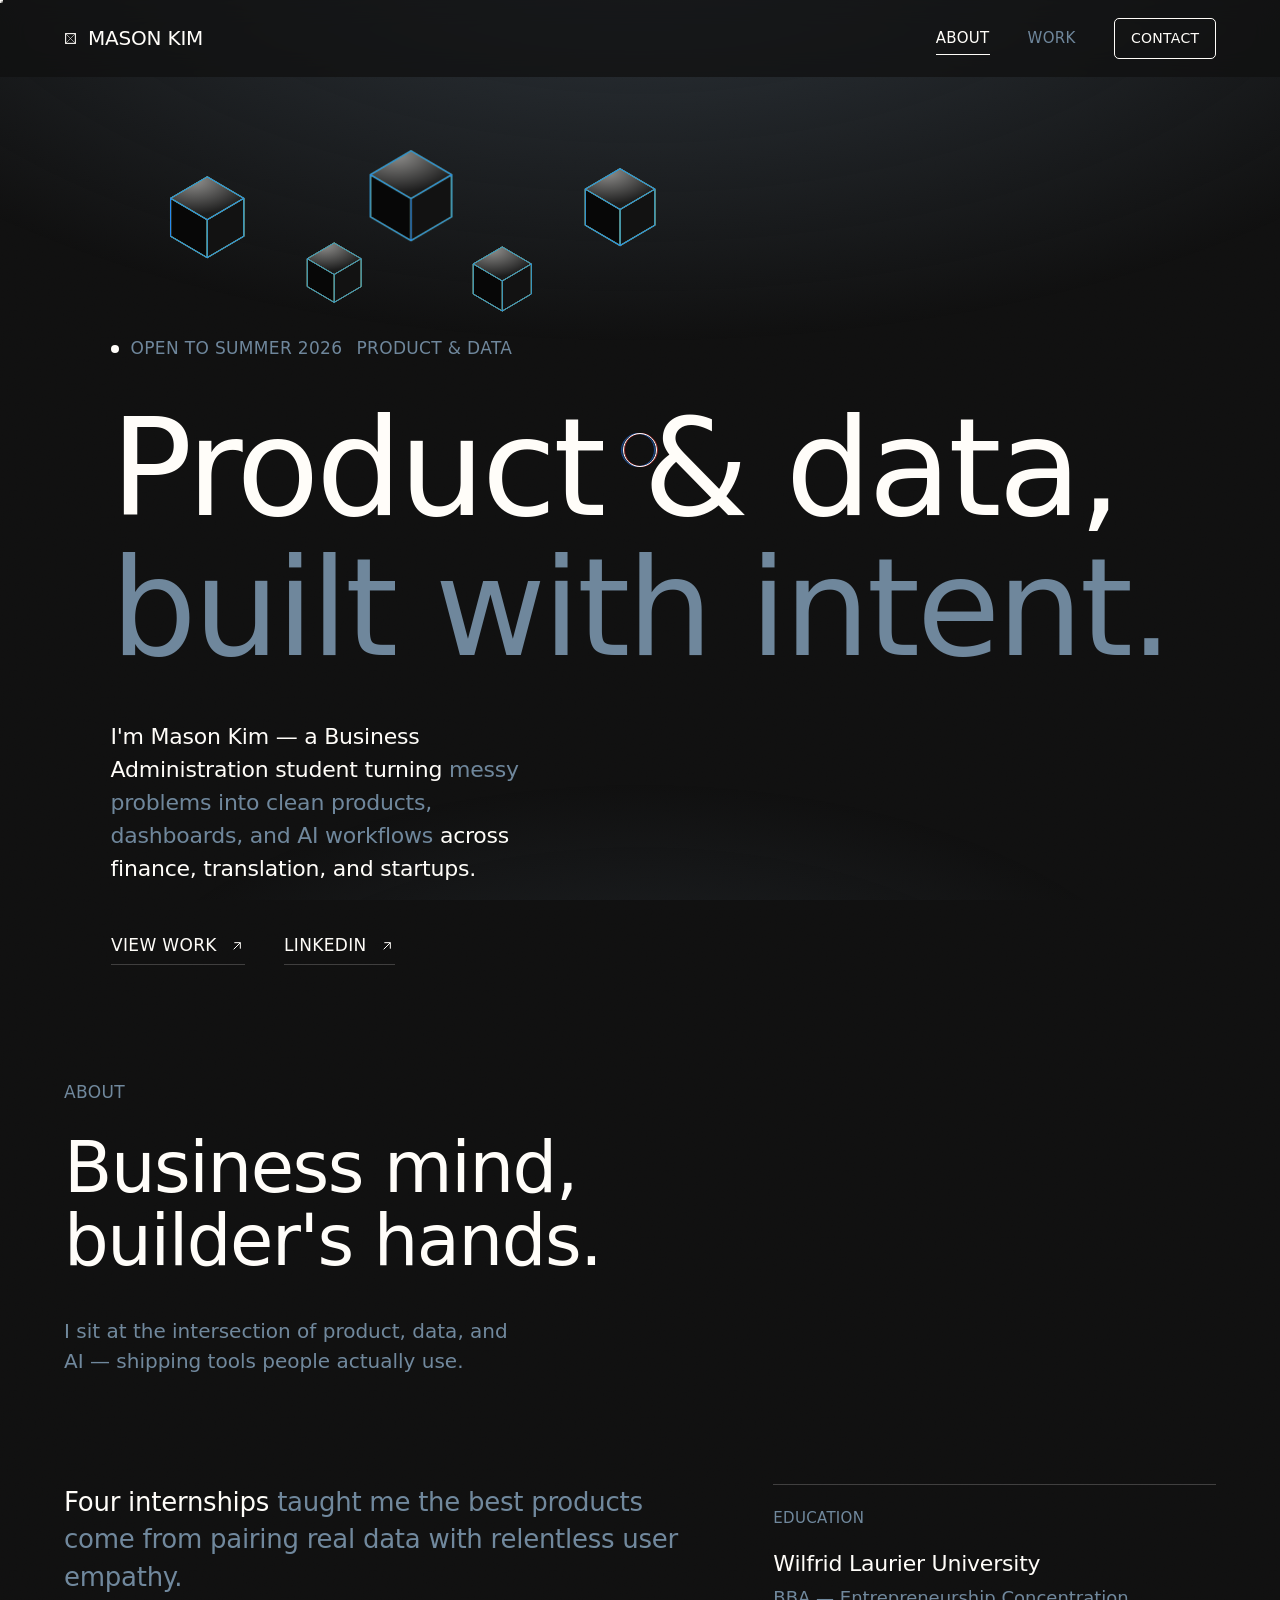
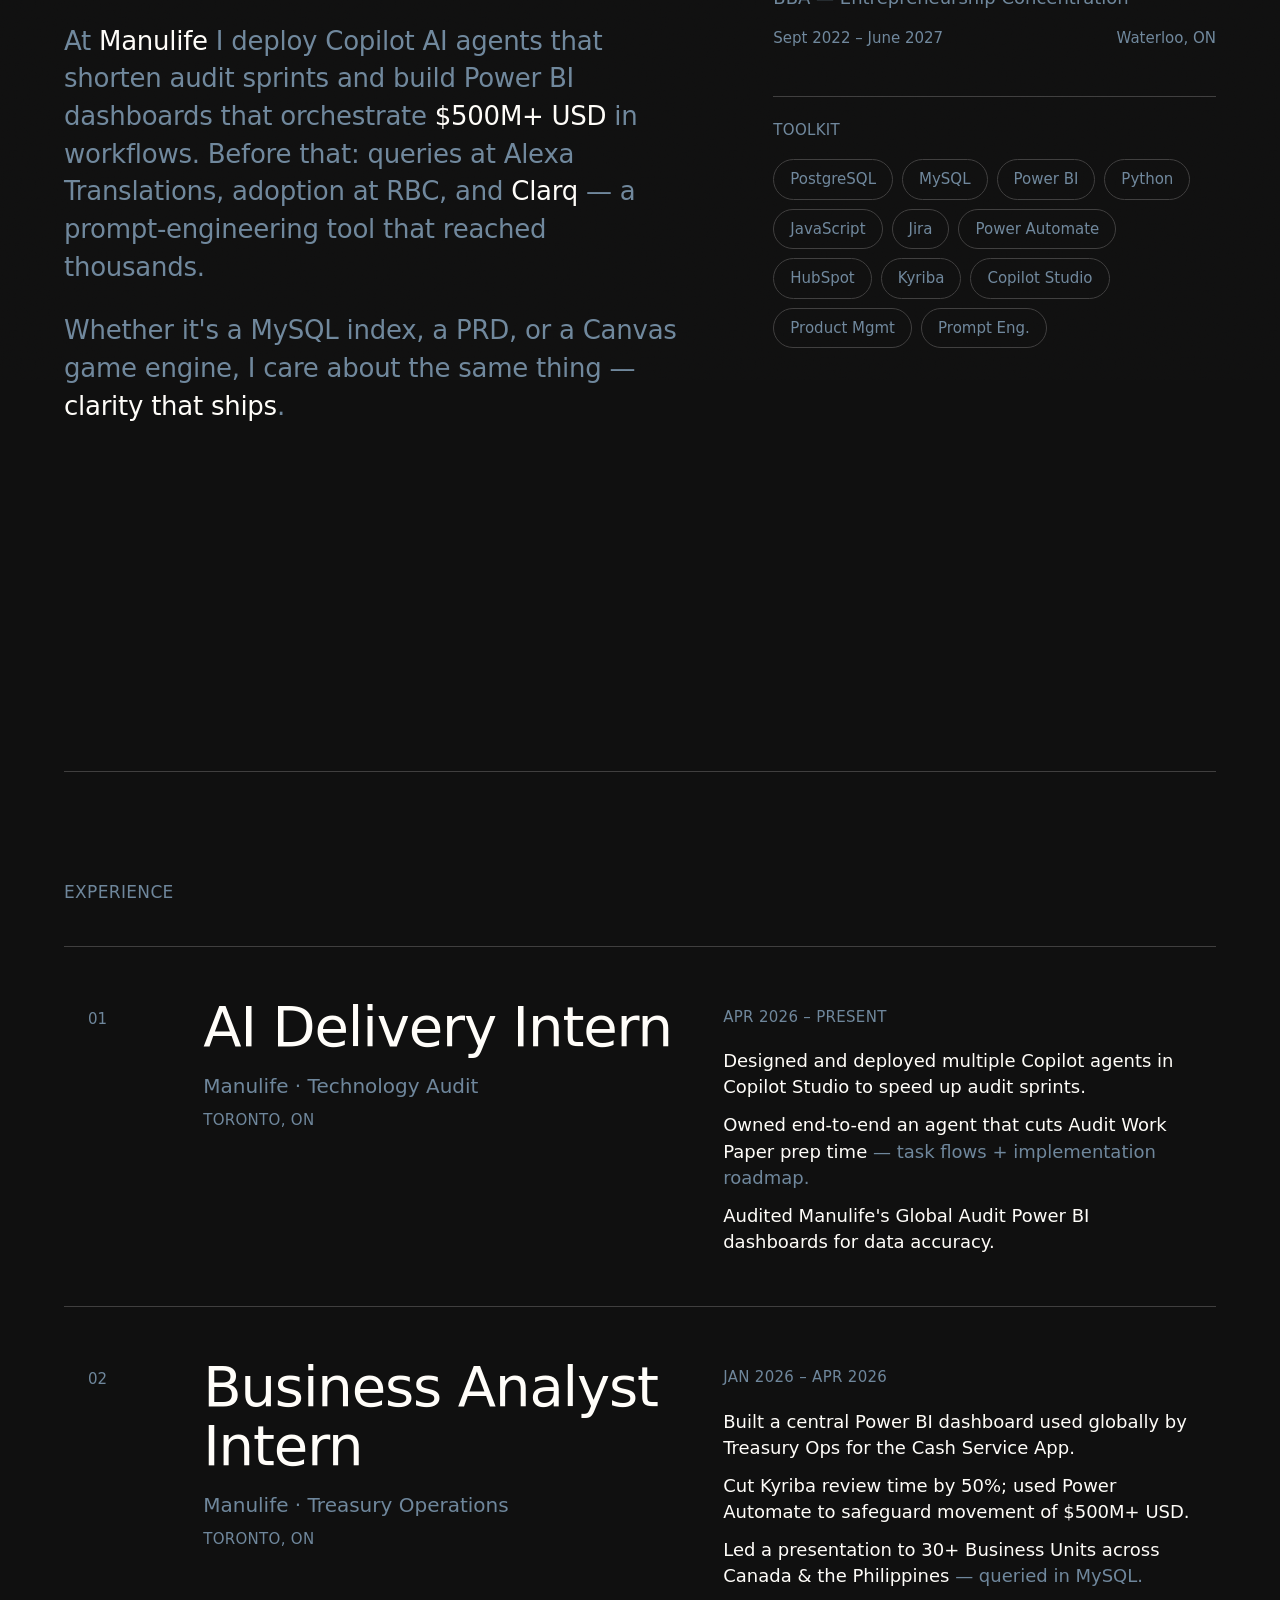
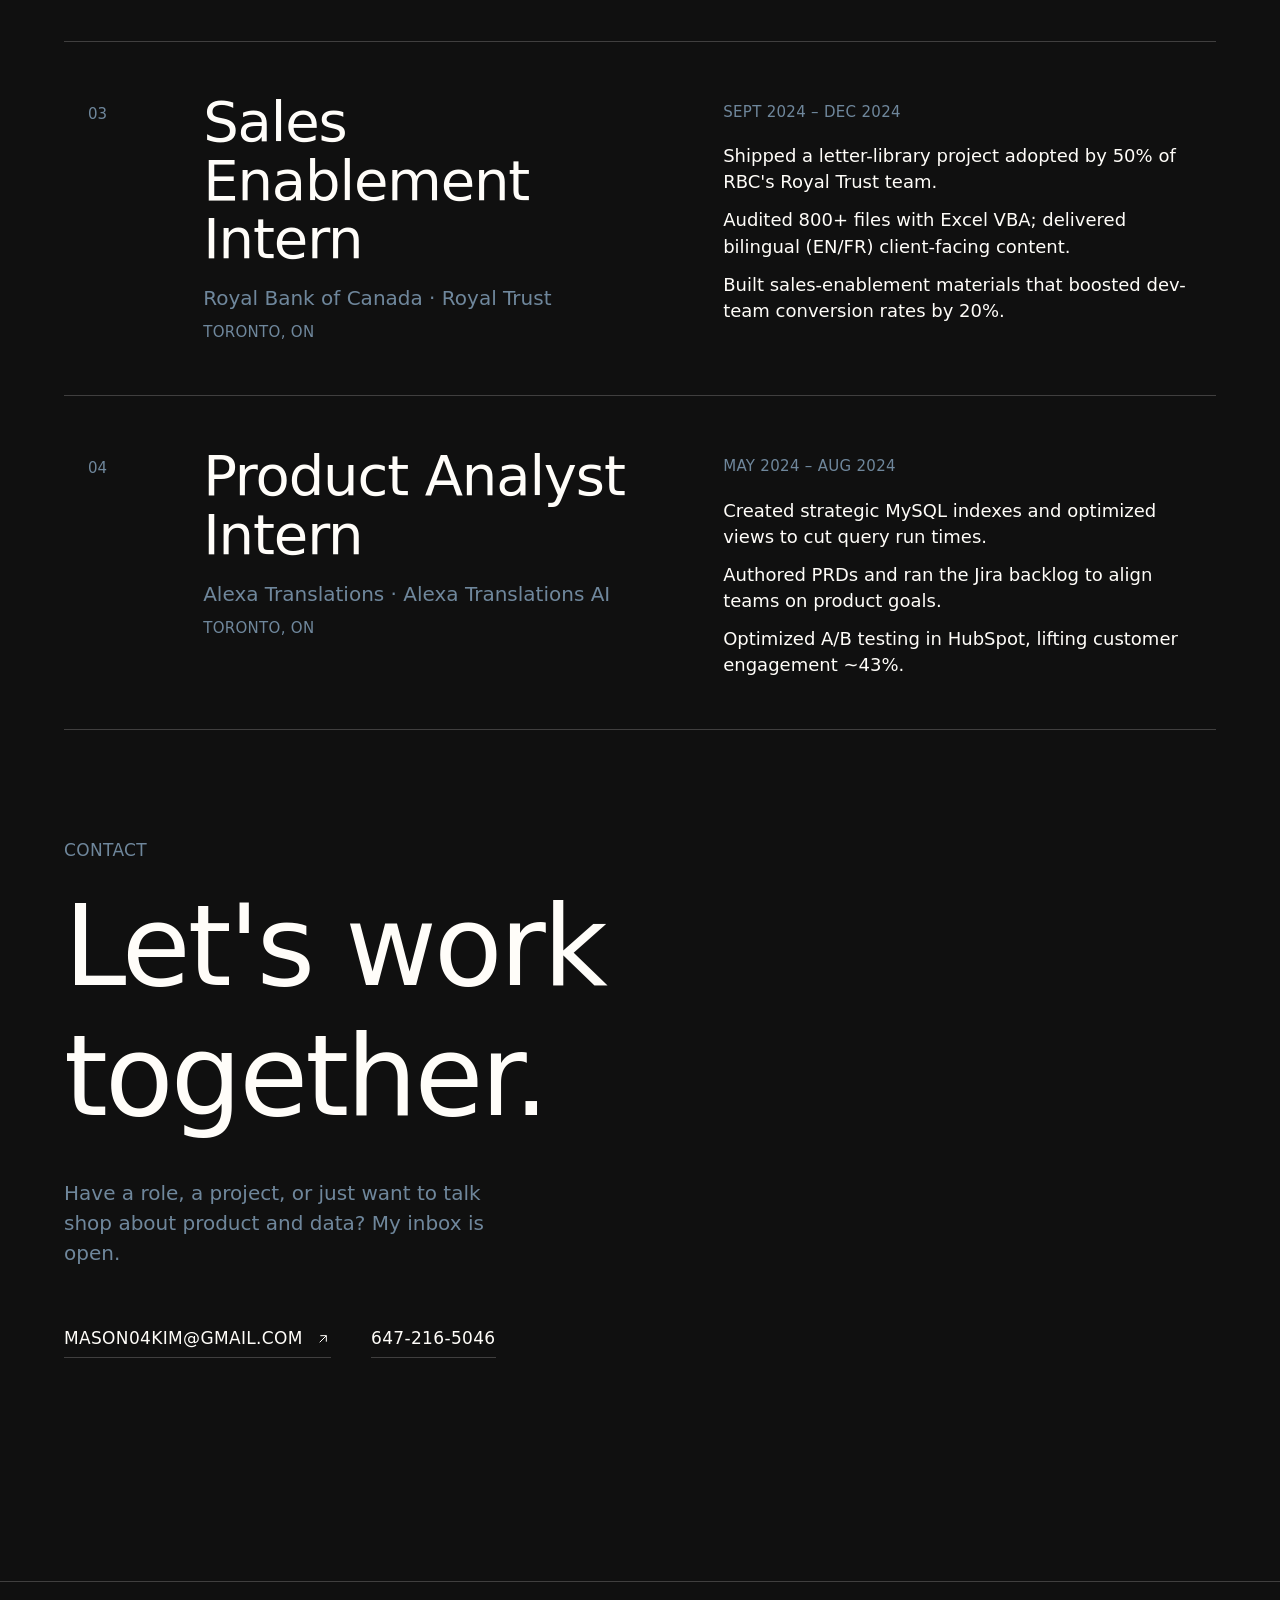
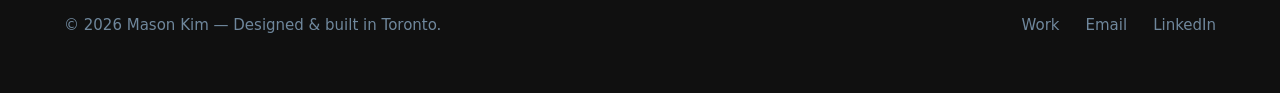
==== commit 9fd4605d: "Prism becomes a MASON cube animation; layout + Clarq updates - Prism: cubes clump, burst apart, then" ====
--- a/index.html
+++ b/index.html
@@ -7,7 +7,7 @@
 <meta name="description" content="Mason Kim — product, data, and AI. Turning messy problems into clean products across finance, translation, and startups." />
 <link rel="preconnect" href="https://api.fontshare.com" crossorigin />
 <link href="https://api.fontshare.com/v2/css?f[]=general-sans@400,500,700&display=swap" rel="stylesheet" />
-<link rel="stylesheet" href="style.css" />
+<link rel="stylesheet" href="style.css?v=3" />
 </head>
 <body>
 <div id="grain" aria-hidden="true"></div>
@@ -34,12 +34,8 @@
 <section class="hero">
   <div class="wrap">
     <div class="prism" aria-hidden="true">
-      <svg viewBox="0 0 720 640" xmlns="http://www.w3.org/2000/svg">
+      <svg viewBox="0 0 660 180" xmlns="http://www.w3.org/2000/svg">
         <defs>
-          <radialGradient id="glow" cx="50%" cy="42%" r="55%">
-            <stop offset="0" stop-color="#495764" stop-opacity=".55"/>
-            <stop offset="1" stop-color="#495764" stop-opacity="0"/>
-          </radialGradient>
           <radialGradient id="spec" cx="32%" cy="8%" r="80%">
             <stop offset="0" stop-color="#fffdf9" stop-opacity=".85"/>
             <stop offset="1" stop-color="#fffdf9" stop-opacity="0"/>
@@ -52,28 +48,23 @@
           </g>
           <path id="cubeEdge" fill="none" d="M0,0 L58,34 L58,94 L0,128 L-58,94 L-58,34 Z M58,34 L0,68 M-58,34 L0,68 M0,68 L0,128"/>
           <g id="cube"><use href="#cubeFaces"/><use href="#cubeEdge" stroke="#fffdf9" stroke-width="1.4"/></g>
-          <g id="cluster">
-            <use href="#cube" transform="translate(360,150) scale(1.15)"/>
-            <use href="#cube" transform="translate(185,120) scale(.62)"/>
-            <use href="#cube" transform="translate(520,215) scale(.9)"/>
-            <use href="#cube" transform="translate(258,340) scale(.72)"/>
-            <use href="#cube" transform="translate(470,95) scale(.46)"/>
-          </g>
-          <g id="clusterEdges" fill="none" stroke-width="1.4">
-            <use href="#cubeEdge" transform="translate(360,150) scale(1.15)"/>
-            <use href="#cubeEdge" transform="translate(185,120) scale(.62)"/>
-            <use href="#cubeEdge" transform="translate(520,215) scale(.9)"/>
-            <use href="#cubeEdge" transform="translate(258,340) scale(.72)"/>
-            <use href="#cubeEdge" transform="translate(470,95) scale(.46)"/>
-          </g>
         </defs>
         <g class="parallax">
-          <ellipse cx="355" cy="270" rx="330" ry="300" fill="url(#glow)"/>
-          <g class="float">
-            <use href="#cluster"/>
-            <use href="#clusterEdges" class="ch-r" stroke="#ff2a2a"/>
-            <use href="#clusterEdges" class="ch-g" stroke="#2aff2a"/>
-            <use href="#clusterEdges" class="ch-b" stroke="#2a7fff"/>
+          <g class="stage">
+            <g class="cubes">
+              <g class="u" transform="translate(310,48) scale(.5)"><use href="#cube"/><use href="#cubeEdge" class="ch-r" stroke="#ff2a2a"/><use href="#cubeEdge" class="ch-g" stroke="#2aff2a"/><use href="#cubeEdge" class="ch-b" stroke="#2a7fff"/></g>
+              <g class="u" transform="translate(350,49.8) scale(.55)"><use href="#cube"/><use href="#cubeEdge" class="ch-r" stroke="#ff2a2a"/><use href="#cubeEdge" class="ch-g" stroke="#2aff2a"/><use href="#cubeEdge" class="ch-b" stroke="#2a7fff"/></g>
+              <g class="u" transform="translate(330,63) scale(.5)"><use href="#cube"/><use href="#cubeEdge" class="ch-r" stroke="#ff2a2a"/><use href="#cubeEdge" class="ch-g" stroke="#2aff2a"/><use href="#cubeEdge" class="ch-b" stroke="#2a7fff"/></g>
+              <g class="u" transform="translate(315,66.7) scale(.52)"><use href="#cube"/><use href="#cubeEdge" class="ch-r" stroke="#ff2a2a"/><use href="#cubeEdge" class="ch-g" stroke="#2aff2a"/><use href="#cubeEdge" class="ch-b" stroke="#2a7fff"/></g>
+              <g class="u" transform="translate(345,47.3) scale(.48)"><use href="#cube"/><use href="#cubeEdge" class="ch-r" stroke="#ff2a2a"/><use href="#cubeEdge" class="ch-g" stroke="#2aff2a"/><use href="#cubeEdge" class="ch-b" stroke="#2a7fff"/></g>
+            </g>
+            <g class="letters">
+              <text class="ltr" x="90" y="90" text-anchor="middle" dominant-baseline="central">M</text>
+              <text class="ltr" x="210" y="90" text-anchor="middle" dominant-baseline="central">A</text>
+              <text class="ltr" x="330" y="90" text-anchor="middle" dominant-baseline="central">S</text>
+              <text class="ltr" x="450" y="90" text-anchor="middle" dominant-baseline="central">O</text>
+              <text class="ltr" x="570" y="90" text-anchor="middle" dominant-baseline="central">N</text>
+            </g>
           </g>
         </g>
       </svg>
@@ -104,13 +95,6 @@
         </a>
       </div>
     </div>
-
-    <div class="stats">
-      <div class="stat"><div class="num mono-num" data-count="500" data-prefix="$" data-suffix="M+">$0</div><div class="lbl">USD in workflows optimized</div></div>
-      <div class="stat"><div class="num mono-num" data-count="8" data-prefix="$" data-suffix="K">$0</div><div class="lbl">CAD pre-seed raised</div></div>
-      <div class="stat"><div class="num mono-num" data-count="2" data-suffix="K+">0</div><div class="lbl">signups driven</div></div>
-      <div class="stat"><div class="num mono-num" data-count="800" data-suffix="K+">0</div><div class="lbl">marketing views</div></div>
-    </div>
   </div>
 </section>
 
@@ -253,6 +237,6 @@
   </div>
 </footer>
 
-<script src="app.js"></script>
+<script src="app.js?v=3"></script>
 </body>
 </html>
--- a/style.css
+++ b/style.css
@@ -109,25 +109,32 @@
 @keyframes fadeUp{from{opacity:0;transform:translateY(24px)}to{opacity:1;transform:none}}
 
 /* Prism artifact */
-.prism{position:absolute;z-index:1;top:50%;right:clamp(-60px,-2vw,0px);width:min(52vw,680px);
-  transform:translateY(-52%);pointer-events:none;filter:saturate(1.05);opacity:0;animation:prismIn 1.6s var(--ease) .2s both}
-@keyframes prismIn{from{opacity:0;transform:translateY(-52%) scale(.92)}to{opacity:1;transform:translateY(-52%) scale(1)}}
-.prism svg{width:100%;height:auto;display:block}
+.prism{position:relative;z-index:1;width:100%;max-width:600px;margin:4px 0 16px;
+  pointer-events:none;filter:saturate(1.05);opacity:0;animation:prismIn 1.1s var(--ease) .1s both}
+@keyframes prismIn{from{opacity:0}to{opacity:1}}
+.prism svg{width:100%;height:auto;display:block;overflow:visible}
 .prism .parallax{transform:translate3d(var(--px,0px),calc(var(--py,0px) + var(--sy,0px)),0) rotate(var(--srot,0deg));
   transition:transform .4s var(--fade)}
-.prism .float{animation:prismFloat 12s ease-in-out infinite}
-@keyframes prismFloat{0%,100%{transform:translateY(0) rotate(0deg)}50%{transform:translateY(-14px) rotate(.6deg)}}
-.ch-r,.ch-g,.ch-b{stroke-width:1.8;opacity:.92}
+.ch-r,.ch-g,.ch-b{stroke-width:1.8;opacity:.9}
 .ch-r{animation:splitR 7s ease-in-out infinite}
 .ch-g{animation:splitG 7s ease-in-out infinite}
 .ch-b{animation:splitB 7s ease-in-out infinite}
-@keyframes splitR{0%,100%{transform:translate(11px,-6px)}50%{transform:translate(16px,-9px)}}
-@keyframes splitG{0%,100%{transform:translate(-6px,11px)}50%{transform:translate(-9px,16px)}}
-@keyframes splitB{0%,100%{transform:translate(-11px,-6px)}50%{transform:translate(-16px,-9px)}}
+@keyframes splitR{0%,100%{transform:translate(6px,-3px)}50%{transform:translate(9px,-5px)}}
+@keyframes splitG{0%,100%{transform:translate(-3px,6px)}50%{transform:translate(-5px,9px)}}
+@keyframes splitB{0%,100%{transform:translate(-6px,-3px)}50%{transform:translate(-9px,-5px)}}
+/* MASON letters revealed inside the cubes after they settle */
+.prism text.ltr{fill:var(--bone);font-family:'General Sans','Inter',sans-serif;font-weight:500;font-size:32px;
+  letter-spacing:0;opacity:0;paint-order:stroke;stroke:rgba(16,16,16,.55);stroke-width:3px}
+.stage.settled .ltr{opacity:1;transition:opacity .55s var(--ease)}
+.stage.settled .ltr:nth-child(1){transition-delay:.04s}
+.stage.settled .ltr:nth-child(2){transition-delay:.12s}
+.stage.settled .ltr:nth-child(3){transition-delay:.20s}
+.stage.settled .ltr:nth-child(4){transition-delay:.28s}
+.stage.settled .ltr:nth-child(5){transition-delay:.36s}
 @media(max-width:920px){
-  .prism{position:relative;top:auto;right:auto;transform:none;width:min(78vw,440px);margin:8px auto 0;opacity:.9;animation:prismIn 1.6s var(--ease) .2s both}
+  .prism{max-width:460px}
   .prism .parallax{transform:none}
-  .hero{min-height:auto;text-align:left}
+  .hero{min-height:auto}
 }
 
 /* ============ STATS ============ */
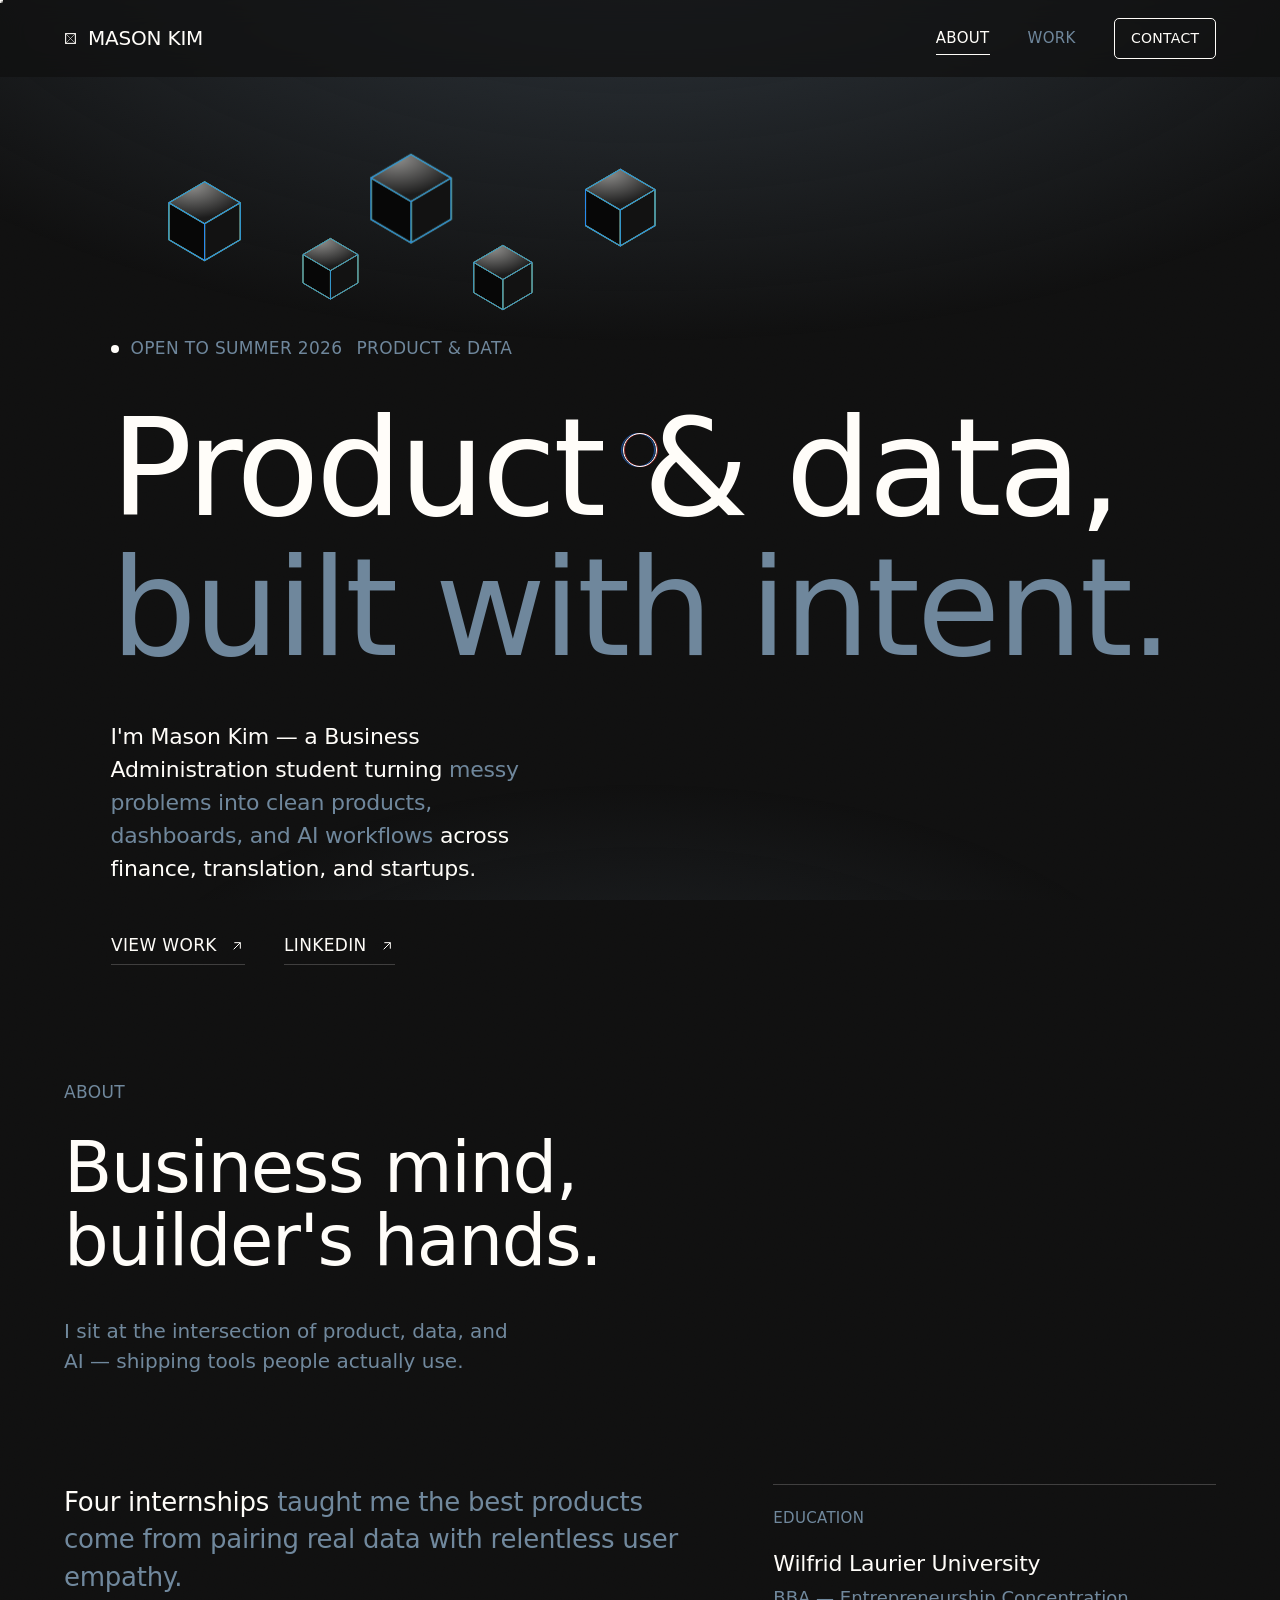
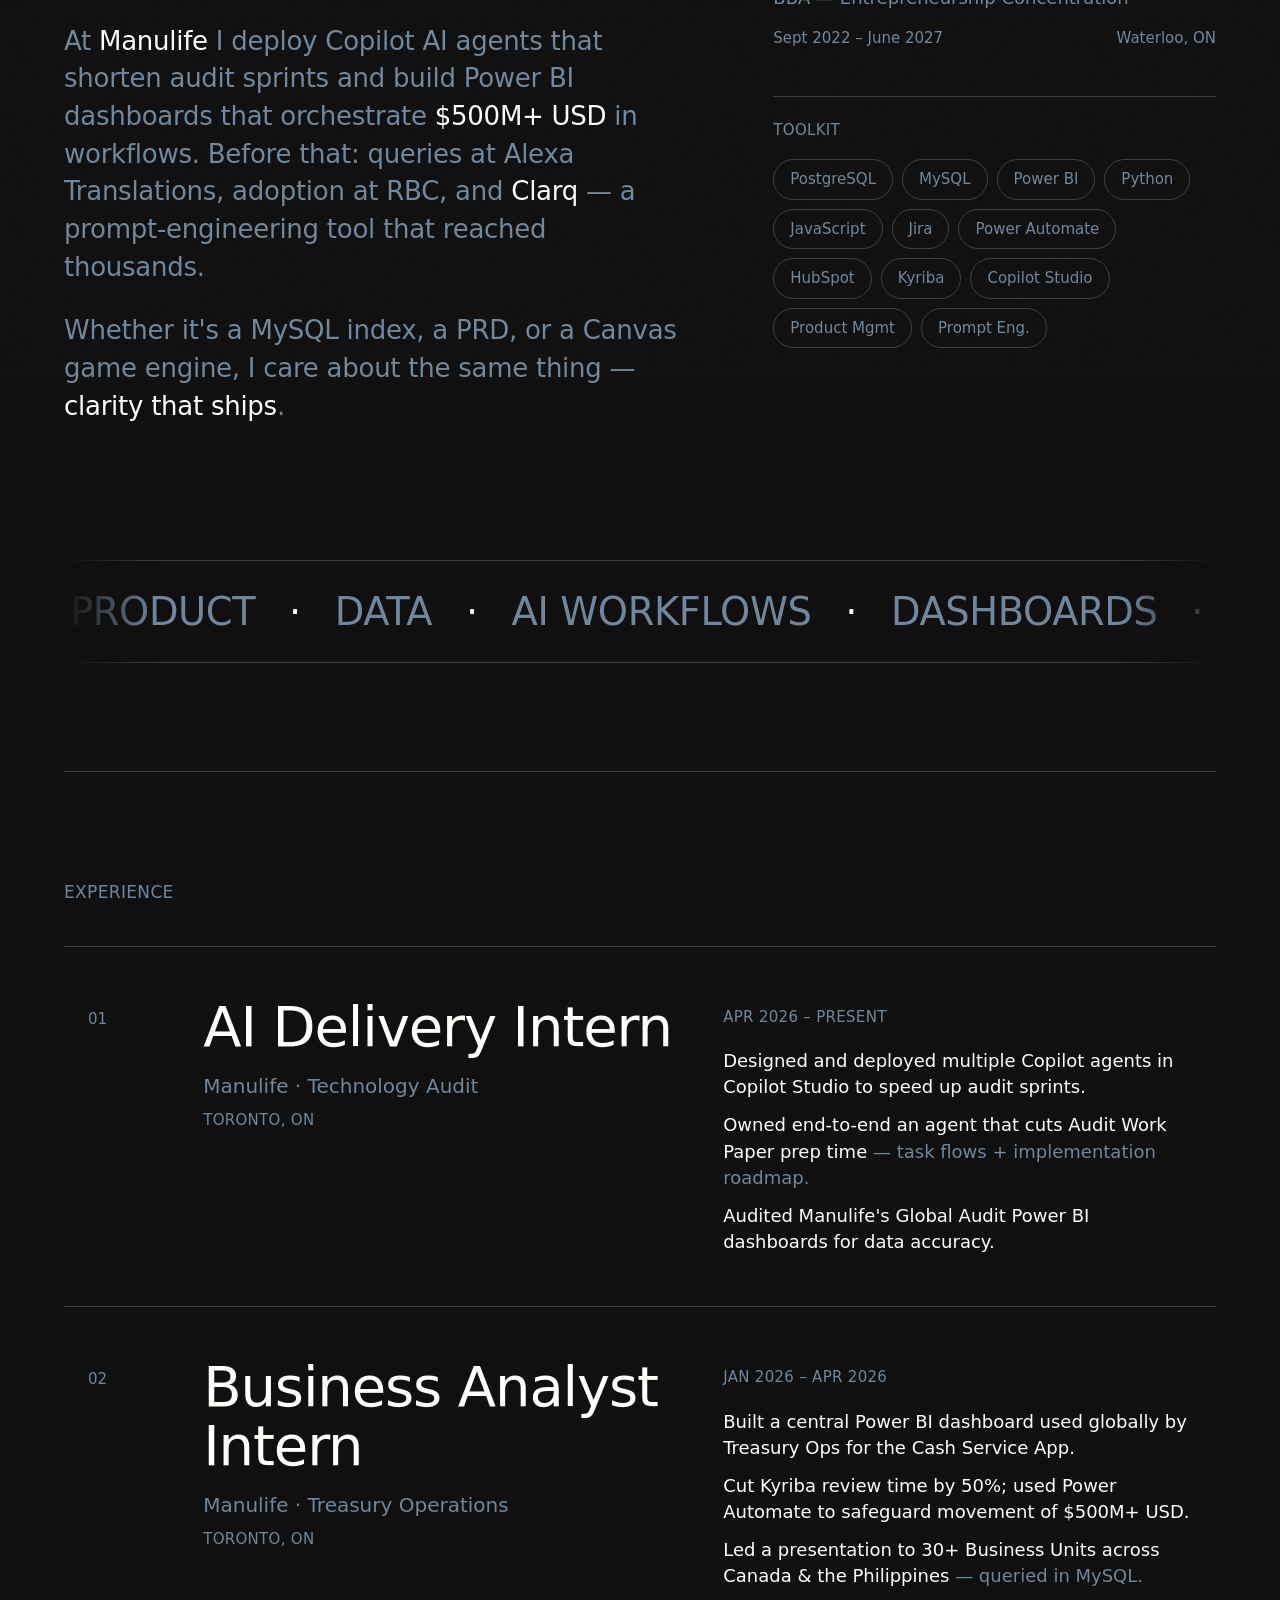
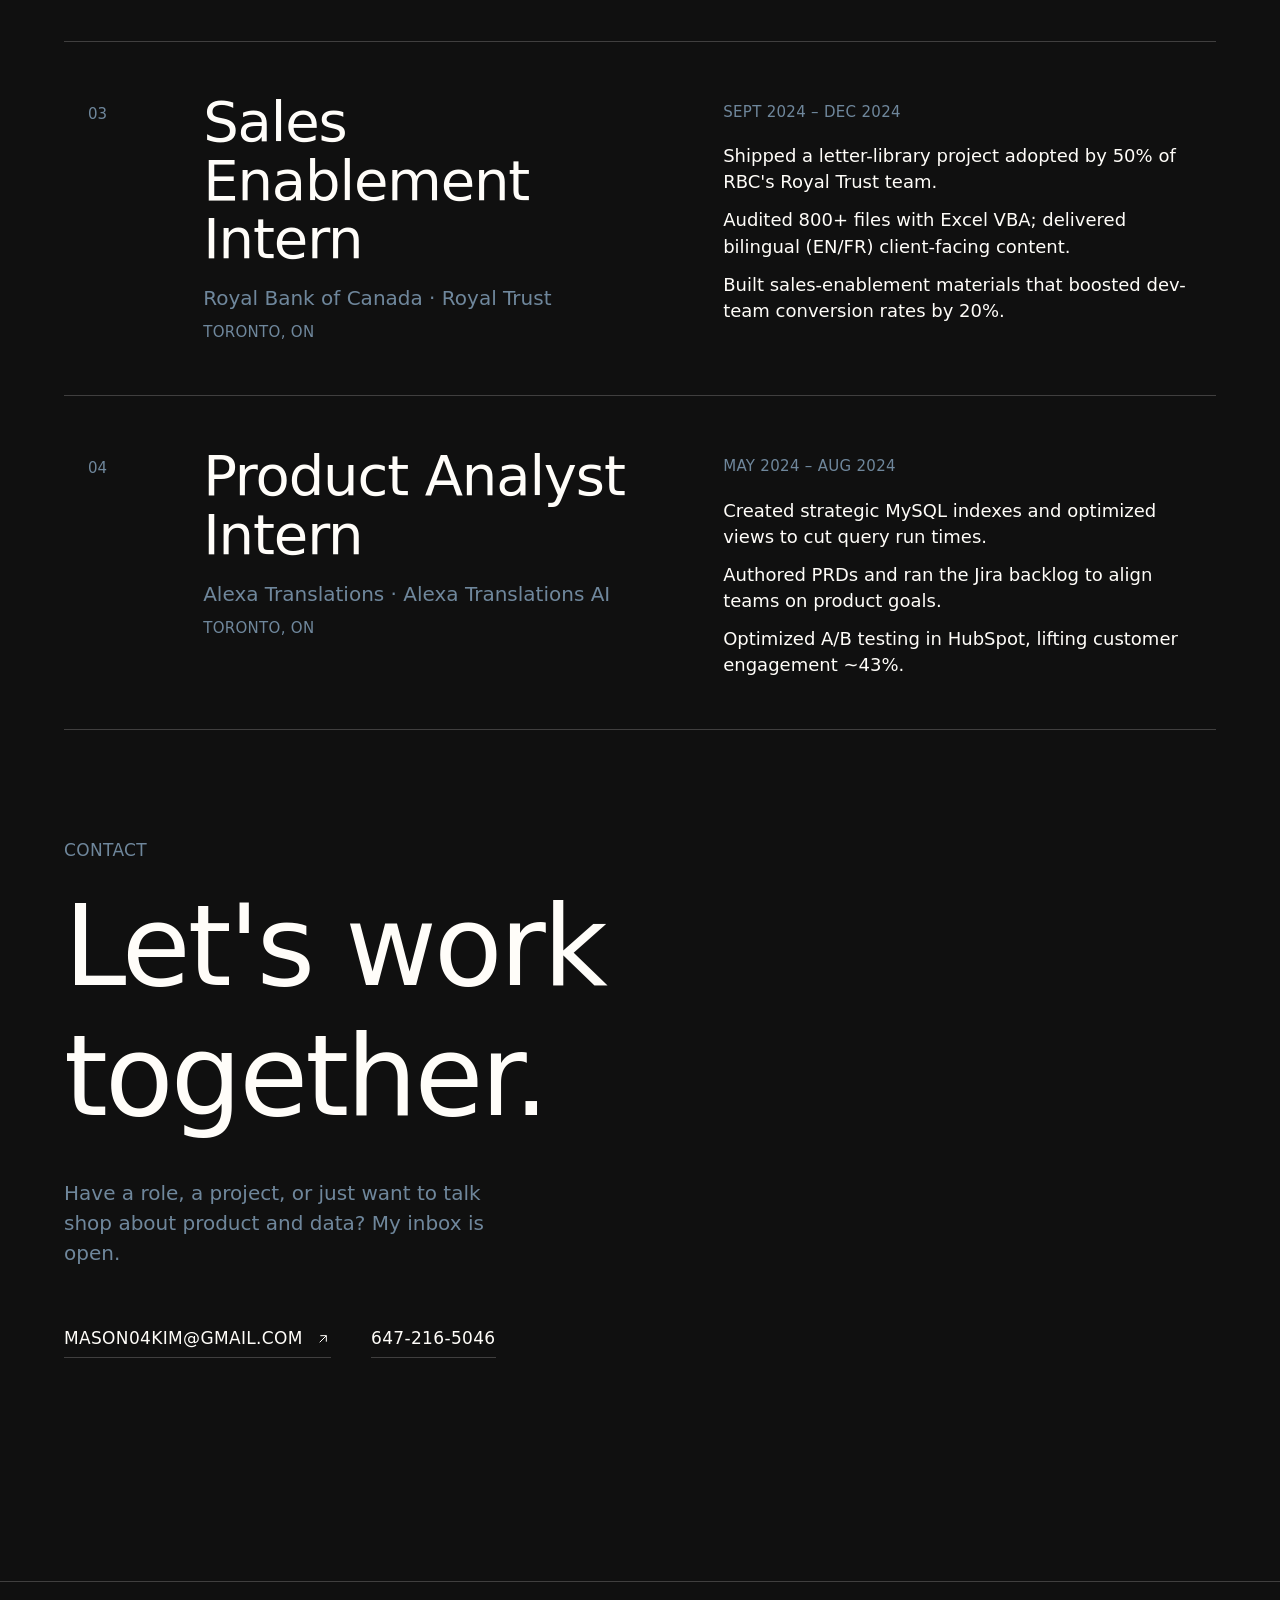
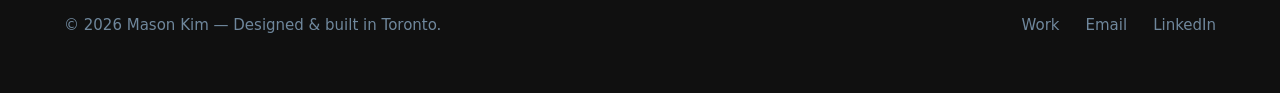
==== commit 7f124572: "Reveal MASON letters with a left-to-right staggered fade Drive the letter fade-in from JS (per-lette" ====
--- a/index.html
+++ b/index.html
@@ -7,7 +7,7 @@
 <meta name="description" content="Mason Kim — product, data, and AI. Turning messy problems into clean products across finance, translation, and startups." />
 <link rel="preconnect" href="https://api.fontshare.com" crossorigin />
 <link href="https://api.fontshare.com/v2/css?f[]=general-sans@400,500,700&display=swap" rel="stylesheet" />
-<link rel="stylesheet" href="style.css?v=3" />
+<link rel="stylesheet" href="style.css?v=4" />
 </head>
 <body>
 <div id="grain" aria-hidden="true"></div>
@@ -237,6 +237,6 @@
   </div>
 </footer>
 
-<script src="app.js?v=3"></script>
+<script src="app.js?v=4"></script>
 </body>
 </html>
--- a/style.css
+++ b/style.css
@@ -125,12 +125,7 @@
 /* MASON letters revealed inside the cubes after they settle */
 .prism text.ltr{fill:var(--bone);font-family:'General Sans','Inter',sans-serif;font-weight:500;font-size:32px;
   letter-spacing:0;opacity:0;paint-order:stroke;stroke:rgba(16,16,16,.55);stroke-width:3px}
-.stage.settled .ltr{opacity:1;transition:opacity .55s var(--ease)}
-.stage.settled .ltr:nth-child(1){transition-delay:.04s}
-.stage.settled .ltr:nth-child(2){transition-delay:.12s}
-.stage.settled .ltr:nth-child(3){transition-delay:.20s}
-.stage.settled .ltr:nth-child(4){transition-delay:.28s}
-.stage.settled .ltr:nth-child(5){transition-delay:.36s}
+/* letters fade in left-to-right via JS (app.js revealLetters), so it works under reduced-motion too */
 @media(max-width:920px){
   .prism{max-width:460px}
   .prism .parallax{transform:none}
